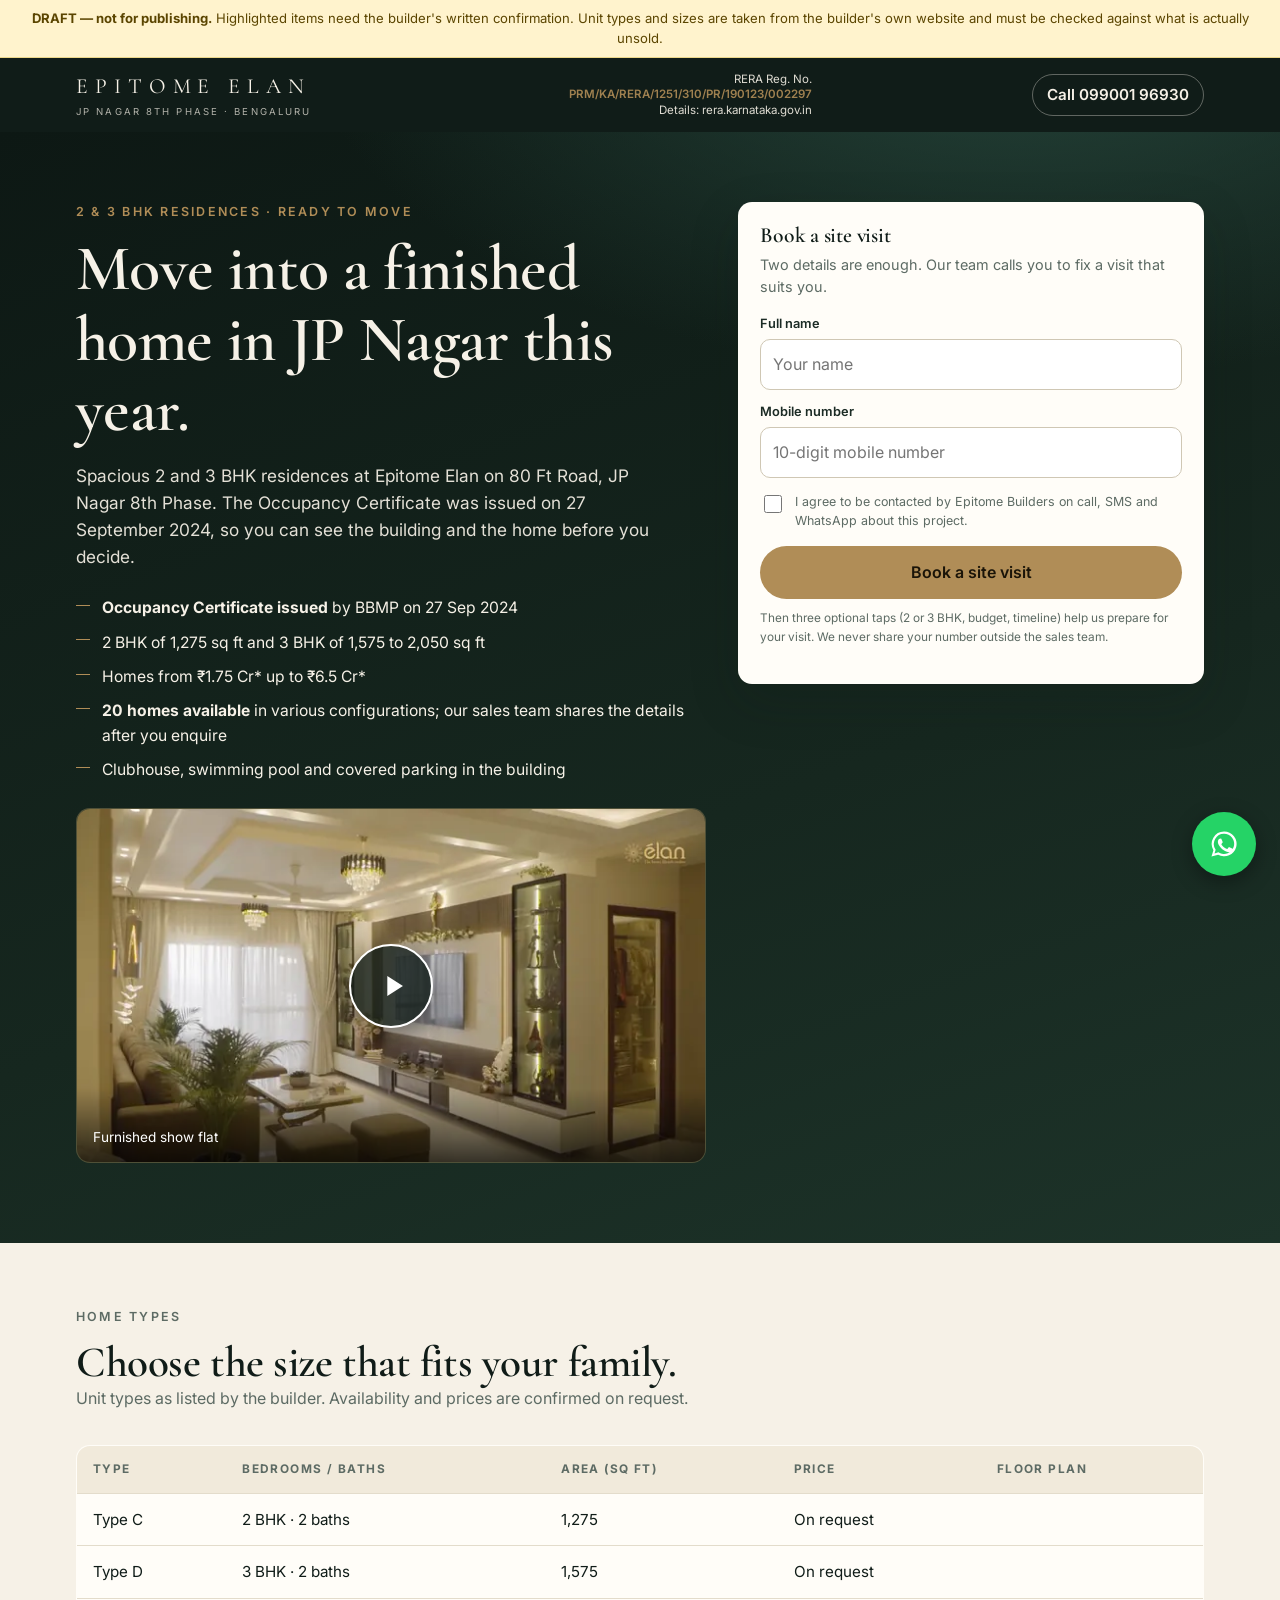
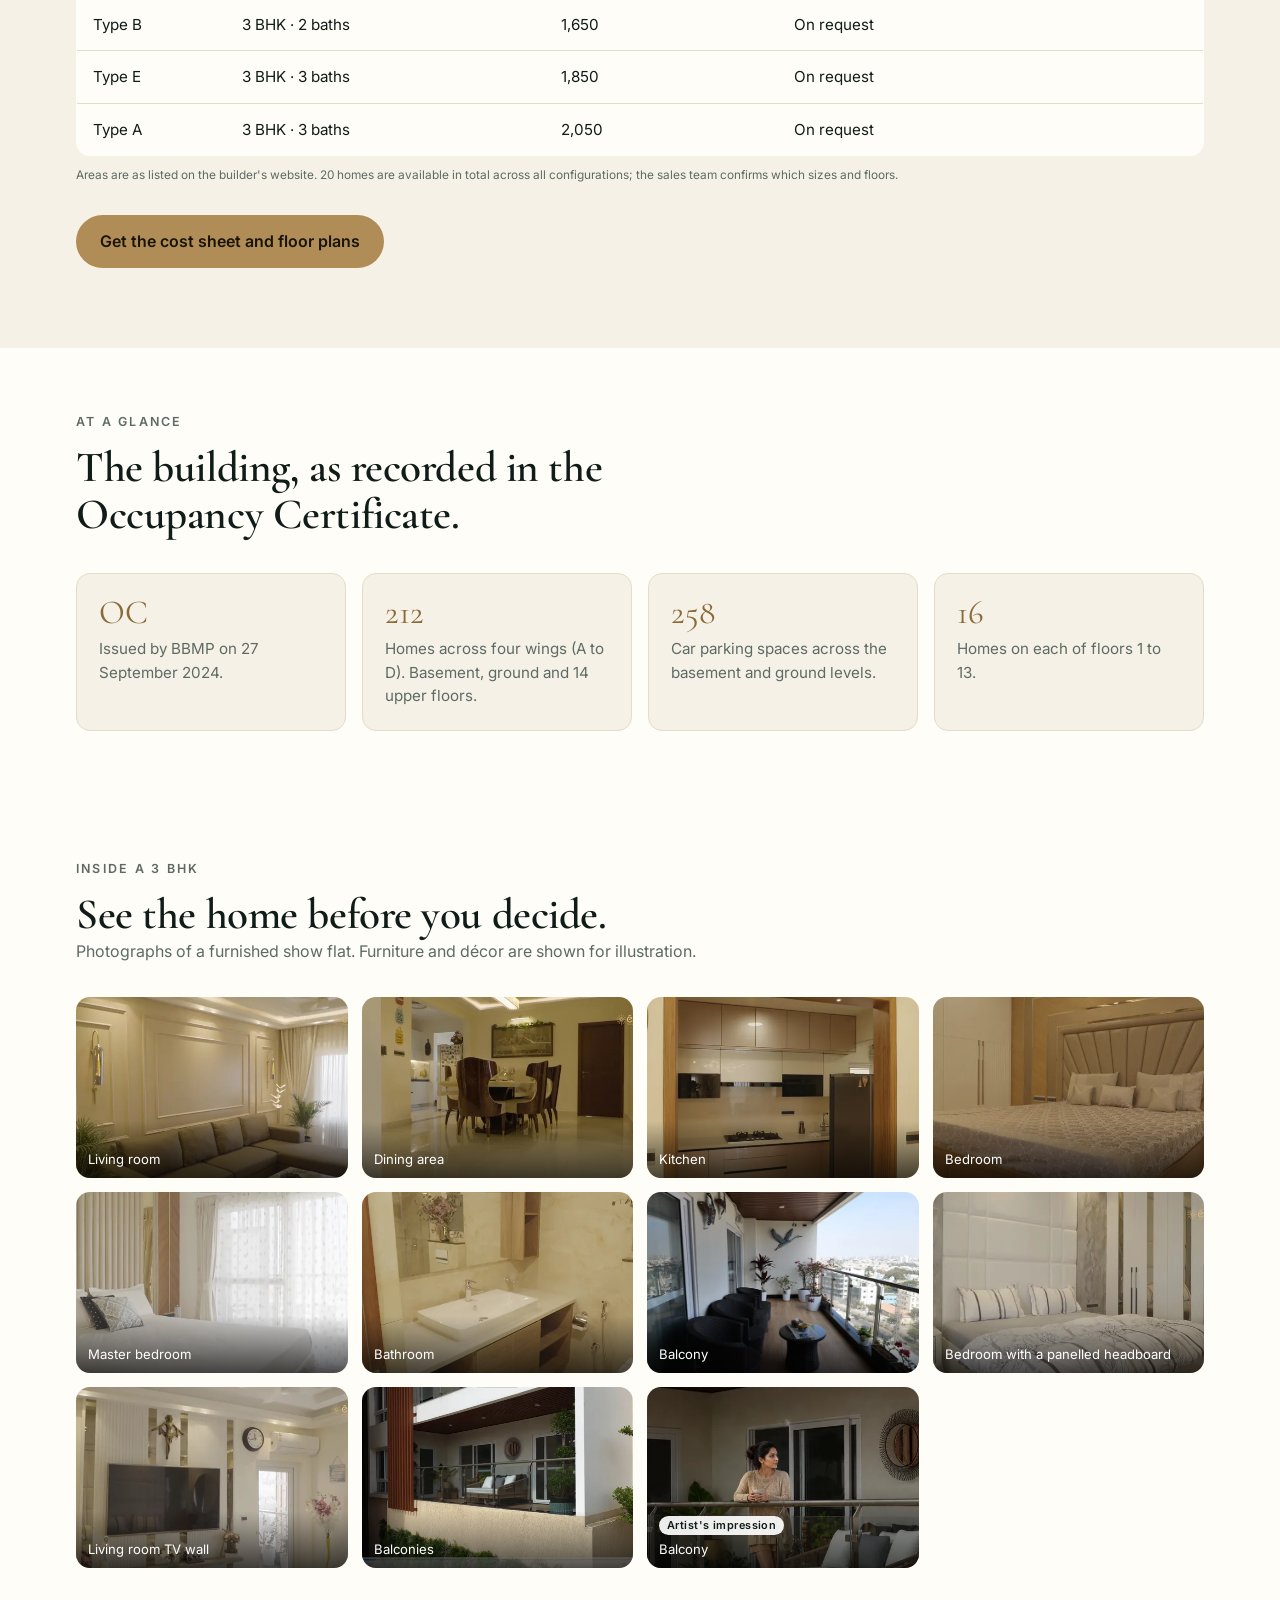
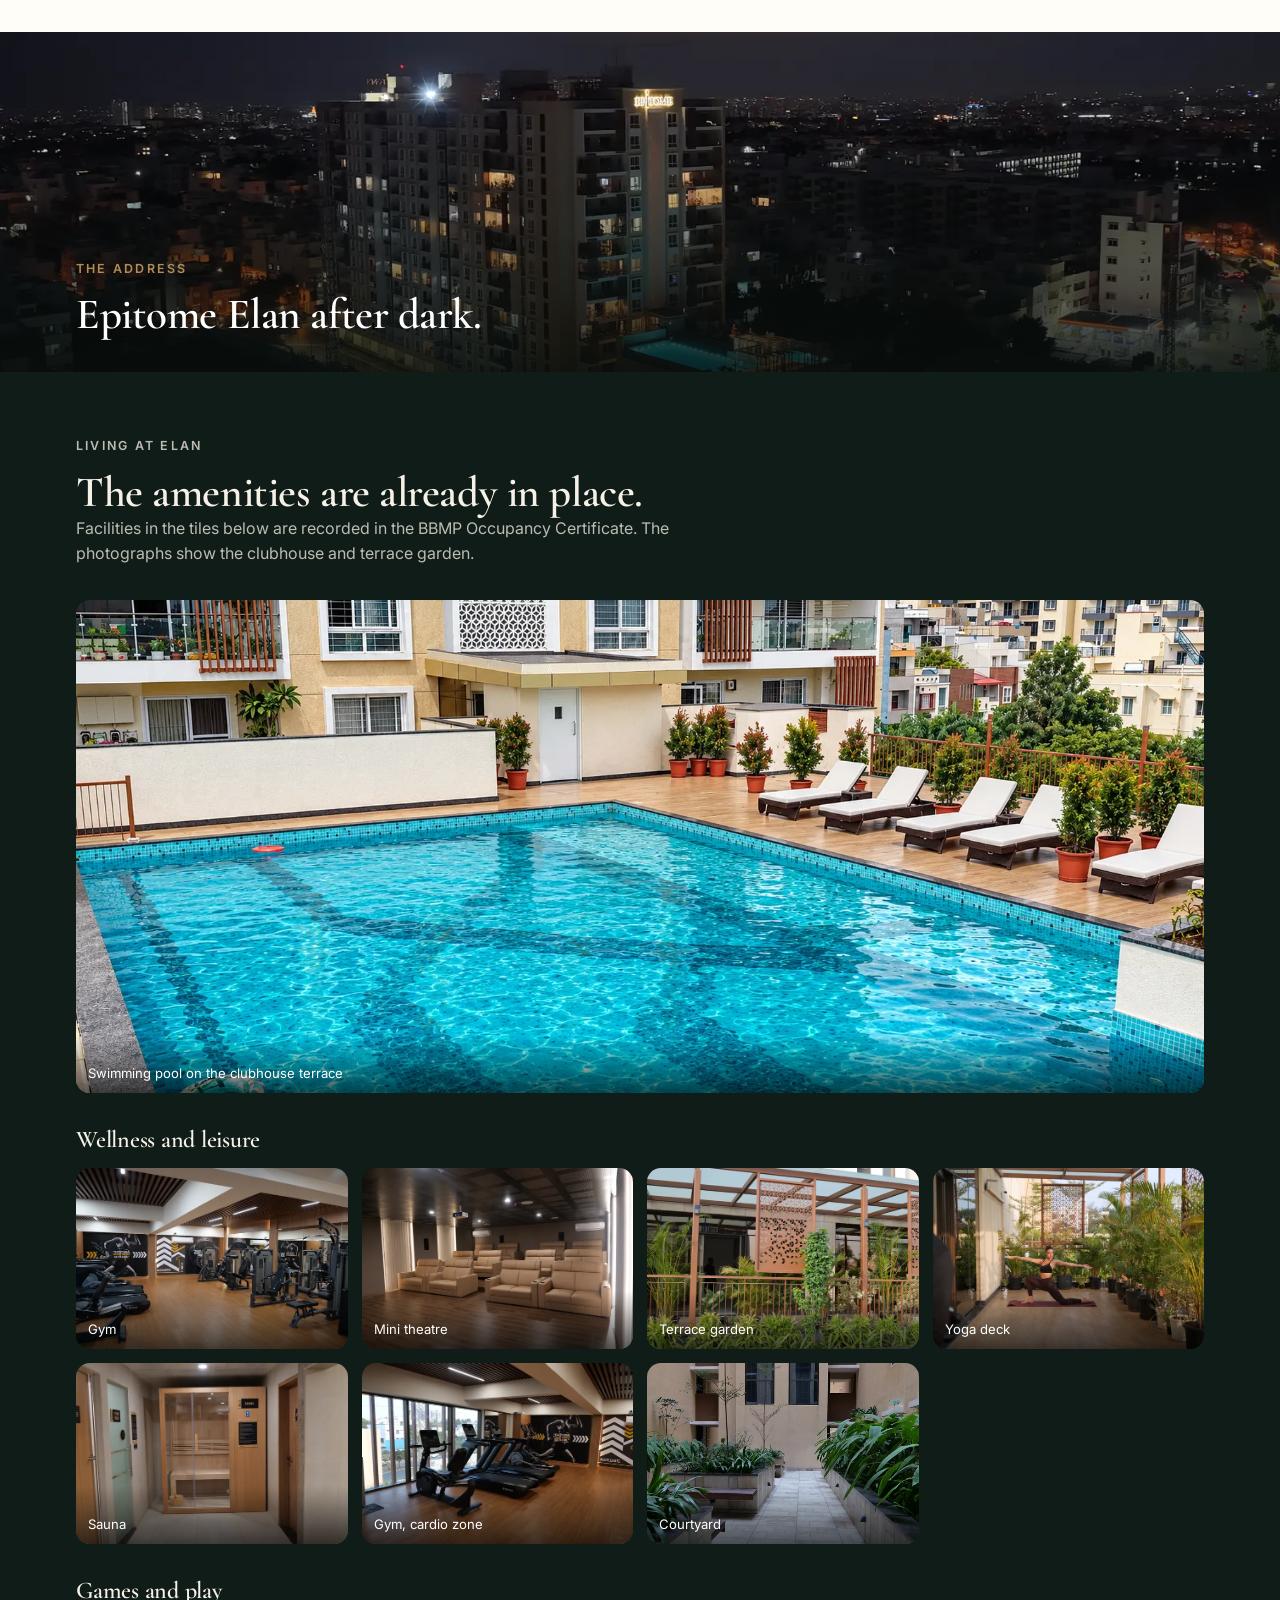
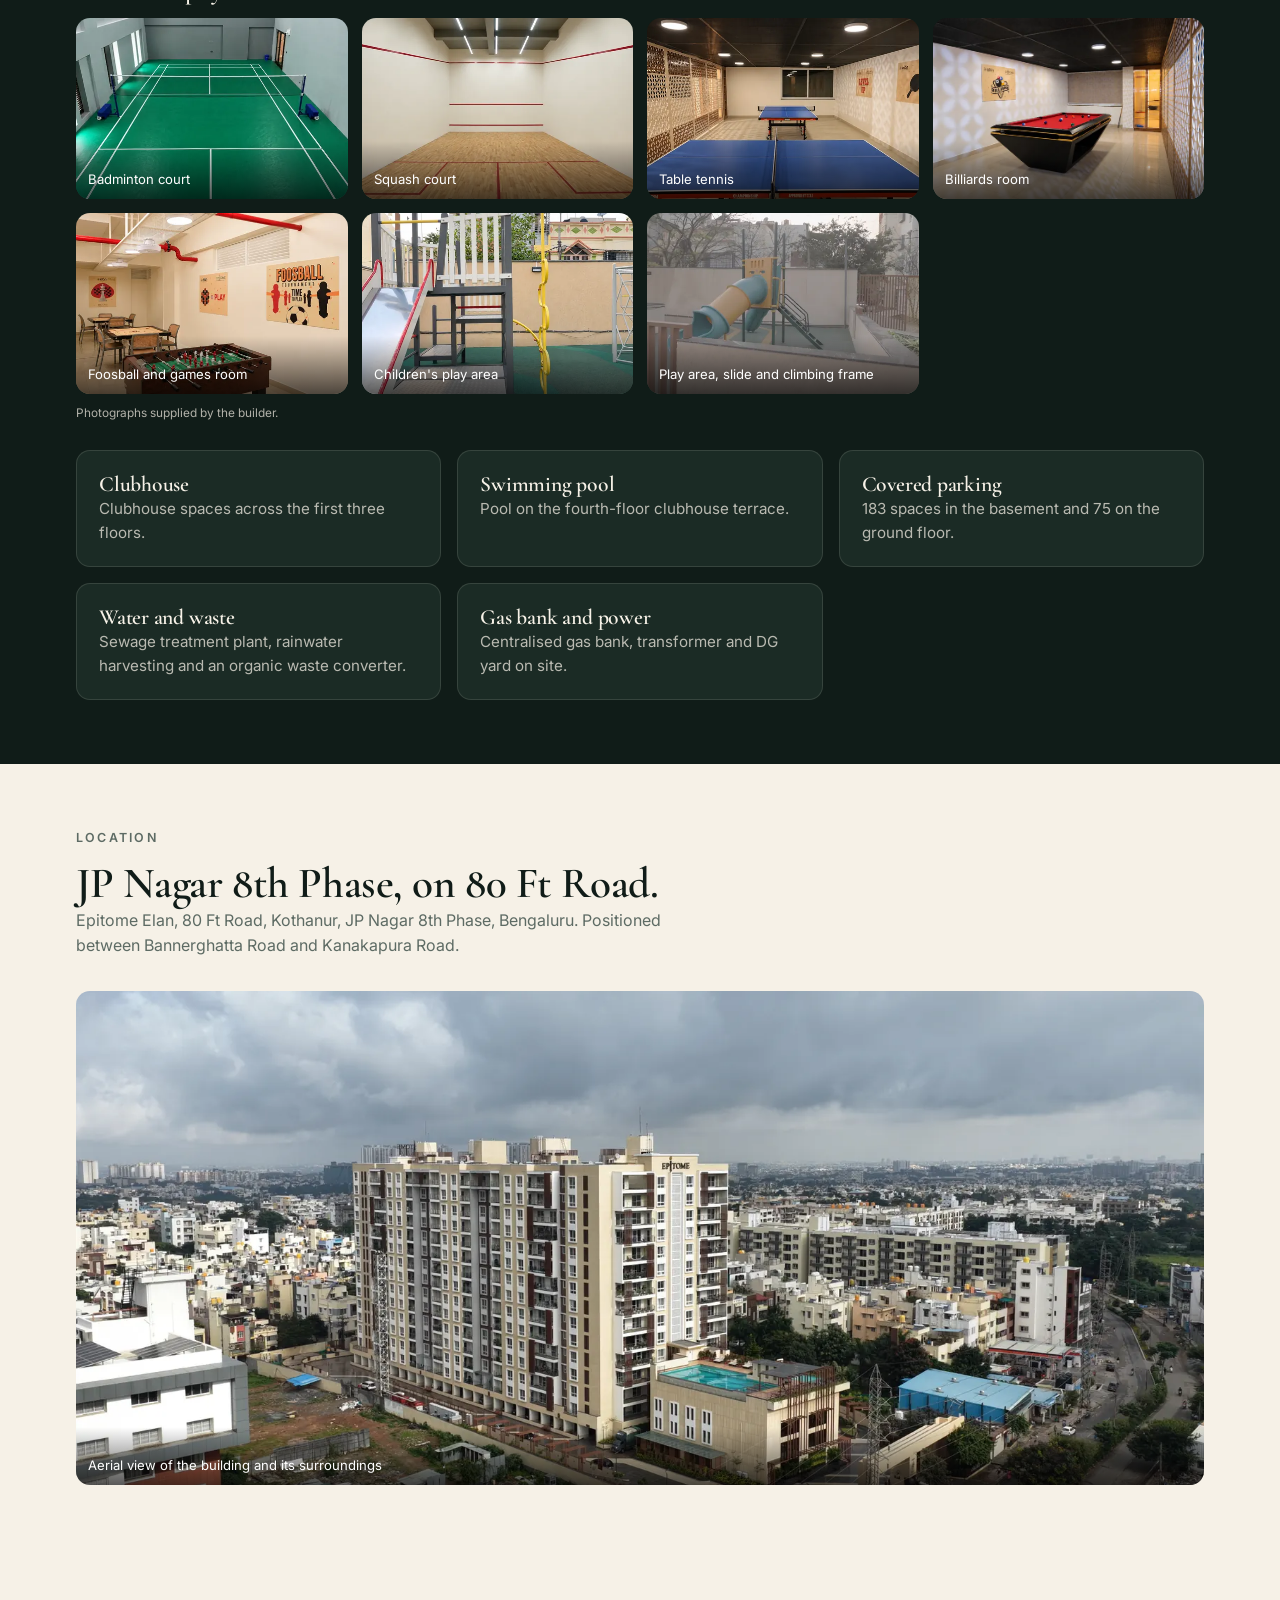
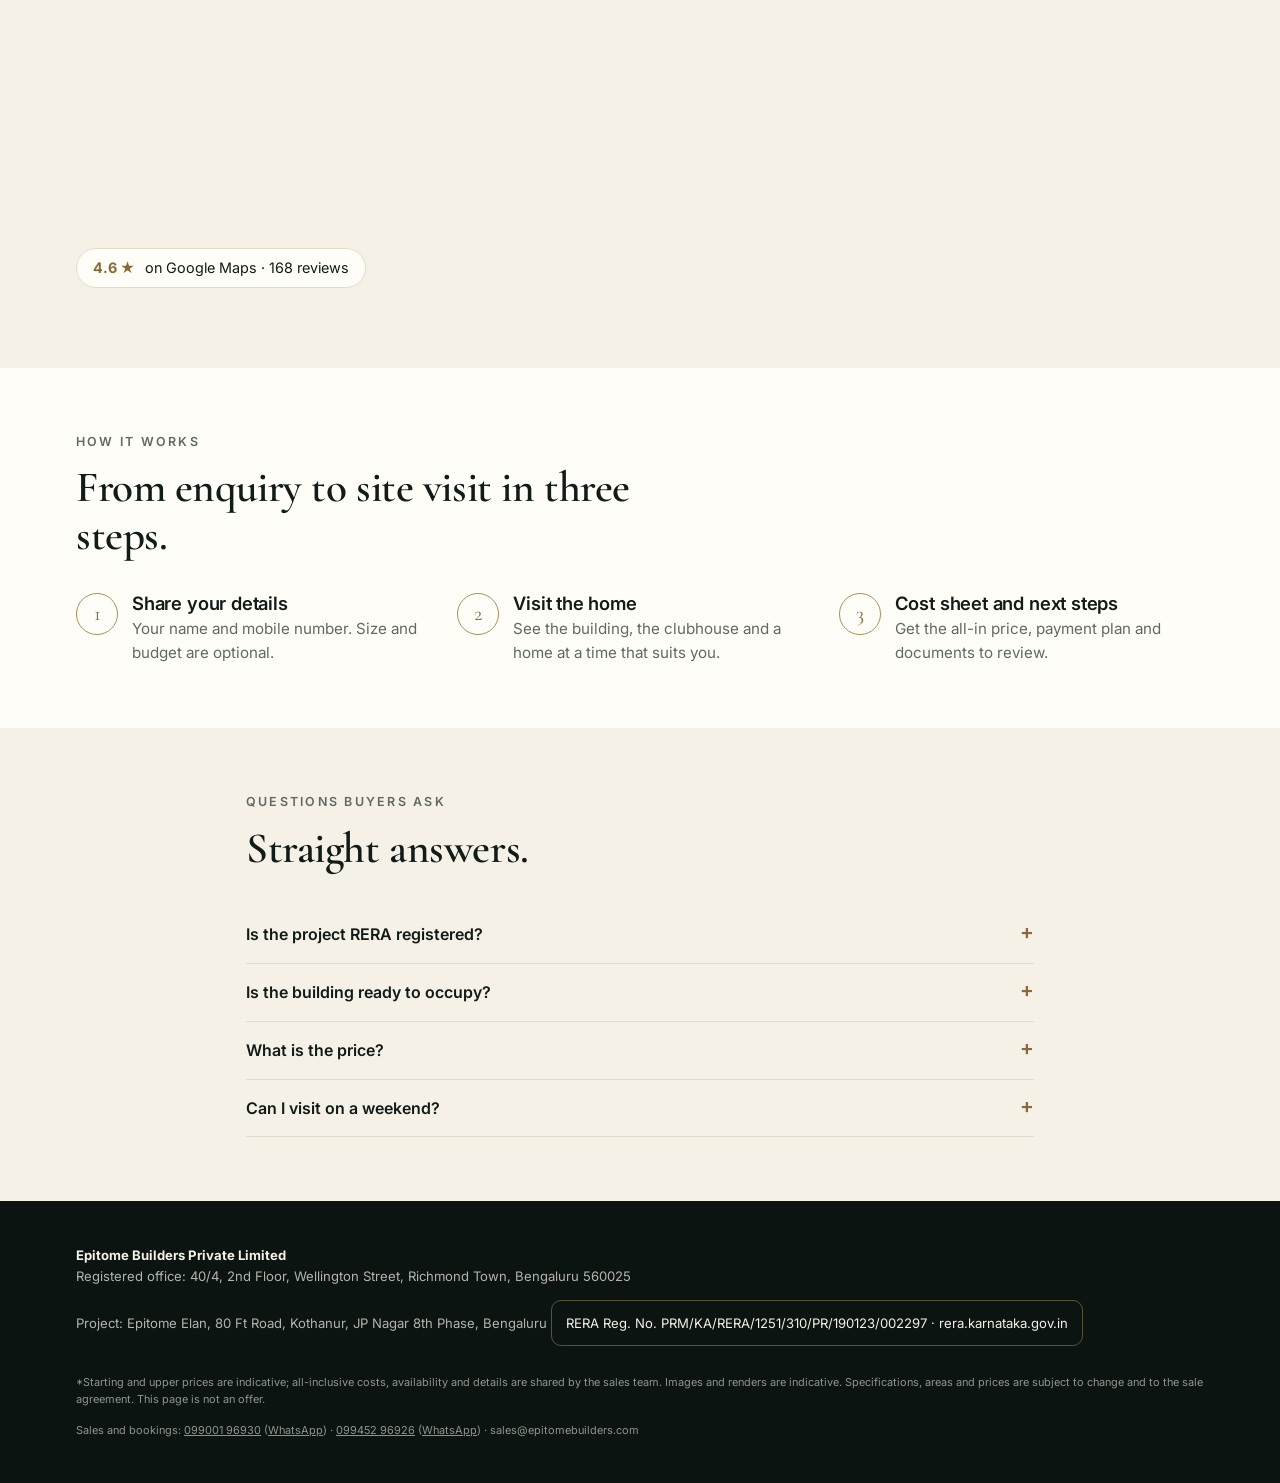
==== residences.html @ 05719c15 "Epitome Elan landing page preview" ====
<!doctype html>
<html lang="en">
<head>
<meta charset="utf-8">
<meta name="viewport" content="width=device-width, initial-scale=1">
<title>Ready-to-Move 2 &amp; 3 BHK Residences at Epitome Elan, JP Nagar 8th Phase</title>
<meta name="description" content="Ready-to-move 2 and 3 BHK residences at Epitome Elan, JP Nagar 8th Phase, Bengaluru. Occupancy Certificate issued. Book a site visit.">
<meta name="robots" content="noindex, nofollow">
<link rel="preconnect" href="https://fonts.googleapis.com">
<link rel="preconnect" href="https://fonts.gstatic.com" crossorigin>
<link href="https://fonts.googleapis.com/css2?family=Cormorant+Garamond:wght@500;600;700&family=Inter:wght@400;500;600&display=swap" rel="stylesheet">
<link rel="stylesheet" href="assets/style.css">
<link rel="preload" as="image" href="assets/img/bhk-living-1280.webp" imagesrcset="assets/img/bhk-living-640.webp 640w, assets/img/bhk-living-1280.webp 1280w" imagesizes="(min-width:980px) 560px, 100vw">
<!-- TRACKING (add at launch): Google Tag Manager container, Meta Pixel via GTM, Google Ads conversion tag via GTM. Events from assets/site.js: generate_lead, click_call, click_whatsapp -->
</head>
<body>

<div class="draft"><b>DRAFT — not for publishing.</b> Highlighted items need the builder's written confirmation. Unit types and sizes are taken from the builder&#39;s own website and must be checked against what is actually unsold.</div>

<header class="top">
  <div class="wrap">
    <a class="brand" href="#top">Epitome Elan<small>JP Nagar 8th Phase · Bengaluru</small></a>
    <div class="rera">RERA Reg. No. <b>PRM/KA/RERA/1251/310/PR/190123/002297</b><br>Details: rera.karnataka.gov.in</div>
    <a class="call" href="tel:+919900196930" data-track="click_call" data-where="header">Call 099001 96930</a>
  </div>
</header>

<main id="top">
<section class="hero on-dark">
  <div class="wrap">
    <div>
      <p class="eyebrow">2 &amp; 3 BHK residences · Ready to move</p>
      <h1>Move into a finished home in JP Nagar this year.</h1>
      <p class="lead">Spacious 2 and 3 BHK residences at Epitome Elan on 80 Ft Road, JP Nagar 8th Phase. The Occupancy Certificate was issued on 27 September 2024, so you can see the building and the home before you decide.</p>
      <ul class="facts">
        <li><b>Occupancy Certificate issued</b> by BBMP on 27 Sep 2024</li>
        <li>2 BHK of 1,275 sq ft and 3 BHK of 1,575 to 2,050 sq ft</li>
        <li>Homes from &#8377;1.75 Cr* up to &#8377;6.5 Cr*</li>
        <li><b>20 homes available</b> in various configurations; our sales team shares the details after you enquire</li>
        <li>Clubhouse, swimming pool and covered parking in the building</li>
      </ul>
      <div class="poster" data-video="assets/film/showflat.mp4">
        <img src="assets/img/bhk-living-1280.webp" srcset="assets/img/bhk-living-640.webp 640w, assets/img/bhk-living-1280.webp 1280w" sizes="(min-width:980px) 560px, 100vw" width="1280" height="720" alt="Furnished living room of a 3 BHK show flat with a sofa, a TV unit and a crystal chandelier" fetchpriority="high" decoding="async">
        <button type="button" class="play" aria-label="Play the show-flat walkthrough" data-track="click_play" data-where="hero"><svg width="26" height="26" viewBox="0 0 24 24" fill="currentColor" aria-hidden="true"><path d="M8 5v14l11-7z"/></svg></button>
        <div class="cap">Furnished show flat</div>
      </div>
    </div>

    <aside class="card" id="enquire">
      <div id="formwrap">
        <div id="step1">
          <h3>Book a site visit</h3>
          <p class="sub">Two details are enough. Our team calls you to fix a visit that suits you.</p>
          <form data-lead="residence" novalidate autocomplete="on">
            <input type="hidden" name="landing_page"><input type="hidden" name="utm_source"><input type="hidden" name="utm_medium"><input type="hidden" name="utm_campaign"><input type="hidden" name="utm_content"><input type="hidden" name="utm_term"><input type="hidden" name="gclid"><input type="hidden" name="fbclid"><input type="hidden" name="wbraid"><input type="hidden" name="gbraid">
            <div><label for="name">Full name</label><input id="name" name="name" type="text" autocomplete="name" placeholder="Your name"><div class="err"></div></div>
            <div><label for="phone">Mobile number</label><input id="phone" name="phone" type="tel" inputmode="numeric" autocomplete="tel" placeholder="10-digit mobile number"><div class="err"></div></div>
            <label class="consent"><input type="checkbox" name="consent"><span>I agree to be contacted by Epitome Builders on call, SMS and WhatsApp about this project.</span></label>
            <div class="err consent-err">Please tick the box to continue.</div>
            <button class="btn btn-brass" type="submit">Book a site visit</button>
            <p class="micro">Then three optional taps (2 or 3 BHK, budget, timeline) help us prepare for your visit. We never share your number outside the sales team.</p>
          </form>
        </div>
        <div id="step2" hidden>
          <h3>Request received</h3>
          <p class="sub">Help us prepare for your visit. Skip any time.</p>
          <div class="qgroup" data-group="config"><div class="qlabel" id="q-config">Looking for</div><div class="chips" role="group" aria-labelledby="q-config"><button type="button" class="chip" aria-pressed="false">2 BHK</button><button type="button" class="chip" aria-pressed="false">3 BHK</button><button type="button" class="chip" aria-pressed="false">Open to both</button></div></div><div class="qgroup" data-group="budget"><div class="qlabel" id="q-budget">Budget</div><div class="chips" role="group" aria-labelledby="q-budget"><button type="button" class="chip" aria-pressed="false">Below ₹1.5 Cr</button><button type="button" class="chip" aria-pressed="false">₹1.5–2 Cr</button><button type="button" class="chip" aria-pressed="false">₹2–3 Cr</button><button type="button" class="chip" aria-pressed="false">Above ₹3 Cr</button></div></div><div class="qgroup" data-group="timeline"><div class="qlabel" id="q-timeline">Planning to buy</div><div class="chips" role="group" aria-labelledby="q-timeline"><button type="button" class="chip" aria-pressed="false">Within 1 month</button><button type="button" class="chip" aria-pressed="false">1–3 months</button><button type="button" class="chip" aria-pressed="false">Just exploring</button></div></div>
          <button class="btn btn-brass" type="button" id="send2">Send details</button>
          <p class="skip"><a href="thanks.html?type=residence" data-track="skip_step2" data-where="form">Skip for now</a></p>
        </div>
      </div>
    </aside>
  </div>
</section>

<section class="s">
  <div class="wrap">
    <div class="head"><p class="eyebrow">Home types</p><h2>Choose the size that fits your family.</h2><p>Unit types as listed by the builder. Availability and prices are confirmed on request.</p></div>
    <div class="scroll-x">
      <table class="units">
        <thead><tr><th>Type</th><th>Bedrooms / baths</th><th>Area (sq ft)</th><th>Price</th><th>Floor plan</th></tr></thead>
        <tbody>
          <tr><td data-label="Type">Type C</td><td data-label="Bedrooms and baths">2 BHK · 2 baths</td><td data-label="Area (sq ft)">1,275</td><td data-label="Price">On request</td><td data-label="Floor plan"></td></tr>
          <tr><td data-label="Type">Type D</td><td data-label="Bedrooms and baths">3 BHK · 2 baths</td><td data-label="Area (sq ft)">1,575</td><td data-label="Price">On request</td><td data-label="Floor plan"></td></tr>
          <tr><td data-label="Type">Type B</td><td data-label="Bedrooms and baths">3 BHK · 2 baths</td><td data-label="Area (sq ft)">1,650</td><td data-label="Price">On request</td><td data-label="Floor plan"></td></tr>
          <tr><td data-label="Type">Type E</td><td data-label="Bedrooms and baths">3 BHK · 3 baths</td><td data-label="Area (sq ft)">1,850</td><td data-label="Price">On request</td><td data-label="Floor plan"></td></tr>
          <tr><td data-label="Type">Type A</td><td data-label="Bedrooms and baths">3 BHK · 3 baths</td><td data-label="Area (sq ft)">2,050</td><td data-label="Price">On request</td><td data-label="Floor plan"></td></tr>
        </tbody>
      </table>
    </div>
    <p class="micro">Areas are as listed on the builder's website. 20 homes are available in total across all configurations; the sales team confirms which sizes and floors.</p>
    <p style="margin-top:18px"><a class="btn btn-brass" style="width:auto" href="#enquire">Get the cost sheet and floor plans</a></p>
  </div>
</section>

<section class="s alt">
  <div class="wrap">
    <div class="head"><p class="eyebrow">At a glance</p><h2>The building, as recorded in the Occupancy Certificate.</h2></div>
    <div class="grid c4">
      <div class="tile"><div class="k">OC</div><p>Issued by BBMP on 27 September 2024.</p></div>
      <div class="tile"><div class="k">212</div><p>Homes across four wings (A to D). Basement, ground and 14 upper floors.</p></div>
      <div class="tile"><div class="k">258</div><p>Car parking spaces across the basement and ground levels.</p></div>
      <div class="tile"><div class="k">16</div><p>Homes on each of floors 1 to 13.</p></div>
    </div>
  </div>
</section>

<section class="s alt">
  <div class="wrap">
    <div class="head"><p class="eyebrow">Inside a 3 BHK</p><h2>See the home before you decide.</h2><p>Photographs of a furnished show flat. Furniture and décor are shown for illustration.</p></div>
    <div class="shots">
      <figure class="shot"><img src="assets/img/bhk-living2-1280.webp" srcset="assets/img/bhk-living2-640.webp 640w, assets/img/bhk-living2-1280.webp 1280w" sizes="(min-width:760px) 33vw, 100vw" width="1280" height="720" alt="Living room with an L-shaped sofa, panelled walls and a chandelier" loading="lazy" decoding="async"><figcaption class="c">Living room</figcaption></figure>
      <figure class="shot"><img src="assets/img/bhk-dining-1280.webp" srcset="assets/img/bhk-dining-640.webp 640w, assets/img/bhk-dining-1280.webp 1280w" sizes="(min-width:760px) 33vw, 100vw" width="1280" height="720" alt="Dining area with a six-seater table next to the kitchen" loading="lazy" decoding="async"><figcaption class="c">Dining area</figcaption></figure>
      <figure class="shot"><img src="assets/img/bhk-kitchen-1280.webp" srcset="assets/img/bhk-kitchen-640.webp 640w, assets/img/bhk-kitchen-1280.webp 1280w" sizes="(min-width:760px) 33vw, 100vw" width="1280" height="720" alt="Kitchen with tall cabinets and a hob" loading="lazy" decoding="async"><figcaption class="c">Kitchen</figcaption></figure>
      <figure class="shot"><img src="assets/img/bhk-bedroom-1280.webp" srcset="assets/img/bhk-bedroom-640.webp 640w, assets/img/bhk-bedroom-1280.webp 1280w" sizes="(min-width:760px) 33vw, 100vw" width="1280" height="720" alt="Bedroom with a panelled headboard and a bed" loading="lazy" decoding="async"><figcaption class="c">Bedroom</figcaption></figure>
      <figure class="shot"><img src="assets/img/bhk-master-1280.webp" srcset="assets/img/bhk-master-640.webp 640w, assets/img/bhk-master-1280.webp 1280w" sizes="(min-width:760px) 33vw, 100vw" width="1280" height="720" alt="Bedroom with sheer curtains and a large window" loading="lazy" decoding="async"><figcaption class="c">Master bedroom</figcaption></figure>
      <figure class="shot"><img src="assets/img/bhk-bath-1280.webp" srcset="assets/img/bhk-bath-640.webp 640w, assets/img/bhk-bath-1280.webp 1280w" sizes="(min-width:760px) 33vw, 100vw" width="1280" height="720" alt="Bathroom with a wide basin and a wall-hung toilet" loading="lazy" decoding="async"><figcaption class="c">Bathroom</figcaption></figure>
      <figure class="shot"><img src="assets/img/bhk-balcony-1280.webp" srcset="assets/img/bhk-balcony-640.webp 640w, assets/img/bhk-balcony-1280.webp 1280w" sizes="(min-width:760px) 33vw, 100vw" width="1280" height="853" alt="Balcony with outdoor seating and a view across the neighbourhood" loading="lazy" decoding="async"><figcaption class="c">Balcony</figcaption></figure>
      <figure class="shot"><img src="assets/img/bhk-bed2-1280.webp" srcset="assets/img/bhk-bed2-640.webp 640w, assets/img/bhk-bed2-1280.webp 1280w" sizes="(min-width:760px) 33vw, 100vw" width="1280" height="720" alt="Bedroom with a quilted panelled headboard, bedside tables and curtains" loading="lazy" decoding="async"><figcaption class="c">Bedroom with a panelled headboard</figcaption></figure>
      <figure class="shot"><img src="assets/img/bhk-tv-1280.webp" srcset="assets/img/bhk-tv-640.webp 640w, assets/img/bhk-tv-1280.webp 1280w" sizes="(min-width:760px) 33vw, 100vw" width="1280" height="720" alt="Living room wall with a wall-mounted TV, mirrored panels and a decorative statue" loading="lazy" decoding="async"><figcaption class="c">Living room TV wall</figcaption></figure>
      <figure class="shot"><img src="assets/img/bhk-balconies-1280.webp" srcset="assets/img/bhk-balconies-640.webp 640w, assets/img/bhk-balconies-1280.webp 1280w" sizes="(min-width:760px) 33vw, 100vw" width="1280" height="720" alt="Balconies with glass railings and timber ceilings on the building facade" loading="lazy" decoding="async"><figcaption class="c">Balconies</figcaption></figure>
      <figure class="shot"><img src="assets/img/ai-calm-720.webp" srcset="assets/img/ai-calm-480.webp 480w, assets/img/ai-calm-720.webp 720w" sizes="(min-width:760px) 33vw, 100vw" width="720" height="1279" alt="Visualisation of a person with a mug on a balcony" loading="lazy" decoding="async"><figcaption class="c"><span class="ai-tag">Artist&#39;s impression</span><br>Balcony</figcaption></figure>
    </div>
  </div>
</section>

<section class="band on-dark" aria-label="Epitome Elan at night">
  <img src="assets/img/hero-night-1600.webp" srcset="assets/img/hero-night-800.webp 800w, assets/img/hero-night-1600.webp 1600w" sizes="100vw" width="1600" height="900" alt="Aerial night view of the Epitome Elan building with the clubhouse pool lit on the podium" loading="lazy" decoding="async">
  <div class="wrap"><p class="eyebrow">The address</p><h2>Epitome Elan after dark.</h2></div>
</section>

<section class="s dark on-dark">
  <div class="wrap">
    <div class="head"><p class="eyebrow">Living at Elan</p><h2>The amenities are already in place.</h2><p>Facilities in the tiles below are recorded in the BBMP Occupancy Certificate. The photographs show the clubhouse and terrace garden.</p></div>
    <figure class="shot wide"><img src="assets/img/club-pool-1600.webp" srcset="assets/img/club-pool-800.webp 800w, assets/img/club-pool-1600.webp 1600w" sizes="(min-width:1160px) 1160px, 100vw" width="1600" height="900" alt="Swimming pool with sun loungers on the clubhouse terrace, with the building behind" loading="lazy" decoding="async"><figcaption class="c">Swimming pool on the clubhouse terrace</figcaption></figure>
    <h3 class="sub-h">Wellness and leisure</h3>
    <div class="shots">
      <figure class="shot"><img src="assets/img/club-gym-1280.webp" srcset="assets/img/club-gym-640.webp 640w, assets/img/club-gym-1280.webp 1280w" sizes="(min-width:760px) 33vw, 100vw" width="1280" height="853" alt="Gym with cardio and strength equipment, wooden flooring and large windows" loading="lazy" decoding="async"><figcaption class="c">Gym</figcaption></figure>
      <figure class="shot"><img src="assets/img/club-theatre-1280.webp" srcset="assets/img/club-theatre-640.webp 640w, assets/img/club-theatre-1280.webp 1280w" sizes="(min-width:760px) 33vw, 100vw" width="1280" height="853" alt="Mini theatre with leather recliner seating and a projection screen" loading="lazy" decoding="async"><figcaption class="c">Mini theatre</figcaption></figure>
      <figure class="shot"><img src="assets/img/club-pergola-1280.webp" srcset="assets/img/club-pergola-640.webp 640w, assets/img/club-pergola-1280.webp 1280w" sizes="(min-width:760px) 33vw, 100vw" width="1280" height="853" alt="Terrace garden with a timber pergola, a carved screen and planters" loading="lazy" decoding="async"><figcaption class="c">Terrace garden</figcaption></figure>
      <figure class="shot"><img src="assets/img/club-yoga-1280.webp" srcset="assets/img/club-yoga-640.webp 640w, assets/img/club-yoga-1280.webp 1280w" sizes="(min-width:760px) 33vw, 100vw" width="1280" height="853" alt="Yoga practice on a landscaped terrace deck surrounded by plants" loading="lazy" decoding="async"><figcaption class="c">Yoga deck</figcaption></figure>
      <figure class="shot"><img src="assets/img/club-sauna-1280.webp" srcset="assets/img/club-sauna-640.webp 640w, assets/img/club-sauna-1280.webp 1280w" sizes="(min-width:760px) 33vw, 100vw" width="1280" height="1920" alt="Sauna cabin with a glass door in a tiled wellness room" loading="lazy" decoding="async"><figcaption class="c">Sauna</figcaption></figure>
      <figure class="shot"><img src="assets/img/club-gym2-1280.webp" srcset="assets/img/club-gym2-640.webp 640w, assets/img/club-gym2-1280.webp 1280w" sizes="(min-width:760px) 33vw, 100vw" width="1280" height="853" alt="Second view of the gym with treadmills facing a window" loading="lazy" decoding="async"><figcaption class="c">Gym, cardio zone</figcaption></figure>
      <figure class="shot"><img src="assets/img/club-courtyard-1280.webp" srcset="assets/img/club-courtyard-640.webp 640w, assets/img/club-courtyard-1280.webp 1280w" sizes="(min-width:760px) 33vw, 100vw" width="1280" height="720" alt="Landscaped courtyard with planters, stone paving and seating between building wings" loading="lazy" decoding="async"><figcaption class="c">Courtyard</figcaption></figure>
    </div>
    <h3 class="sub-h">Games and play</h3>
    <div class="shots">
      <figure class="shot"><img src="assets/img/club-badminton-1280.webp" srcset="assets/img/club-badminton-640.webp 640w, assets/img/club-badminton-1280.webp 1280w" sizes="(min-width:760px) 33vw, 100vw" width="1280" height="720" alt="Indoor badminton court with a green playing surface" loading="lazy" decoding="async"><figcaption class="c">Badminton court</figcaption></figure>
      <figure class="shot"><img src="assets/img/club-squash-1280.webp" srcset="assets/img/club-squash-640.webp 640w, assets/img/club-squash-1280.webp 1280w" sizes="(min-width:760px) 33vw, 100vw" width="1280" height="720" alt="Squash court with a timber floor and red court lines" loading="lazy" decoding="async"><figcaption class="c">Squash court</figcaption></figure>
      <figure class="shot"><img src="assets/img/club-tt-1280.webp" srcset="assets/img/club-tt-640.webp 640w, assets/img/club-tt-1280.webp 1280w" sizes="(min-width:760px) 33vw, 100vw" width="1280" height="721" alt="Table tennis room with two tables and carved screen walls" loading="lazy" decoding="async"><figcaption class="c">Table tennis</figcaption></figure>
      <figure class="shot"><img src="assets/img/club-billiards-1280.webp" srcset="assets/img/club-billiards-640.webp 640w, assets/img/club-billiards-1280.webp 1280w" sizes="(min-width:760px) 33vw, 100vw" width="1280" height="853" alt="Billiards room with a red-felt table" loading="lazy" decoding="async"><figcaption class="c">Billiards room</figcaption></figure>
      <figure class="shot"><img src="assets/img/club-foosball-1280.webp" srcset="assets/img/club-foosball-640.webp 640w, assets/img/club-foosball-1280.webp 1280w" sizes="(min-width:760px) 33vw, 100vw" width="1280" height="720" alt="Games room with a foosball table and seating" loading="lazy" decoding="async"><figcaption class="c">Foosball and games room</figcaption></figure>
      <figure class="shot"><img src="assets/img/club-play-1280.webp" srcset="assets/img/club-play-640.webp 640w, assets/img/club-play-1280.webp 1280w" sizes="(min-width:760px) 33vw, 100vw" width="1280" height="720" alt="Children's play area with a slide and climbing frame" loading="lazy" decoding="async"><figcaption class="c">Children's play area</figcaption></figure>
      <figure class="shot"><img src="assets/img/club-play2-1280.webp" srcset="assets/img/club-play2-640.webp 640w, assets/img/club-play2-1280.webp 1280w" sizes="(min-width:760px) 33vw, 100vw" width="1280" height="715" alt="Children's play area with a tube slide and a climbing frame on a rubber floor" loading="lazy" decoding="async"><figcaption class="c">Play area, slide and climbing frame</figcaption></figure>
    </div>
    <p class="micro on-dark-micro">Photographs supplied by the builder.</p>
    <div class="grid c3" style="margin-top:28px">
      <div class="tile"><h3>Clubhouse</h3><p>Clubhouse spaces across the first three floors.</p></div>
      <div class="tile"><h3>Swimming pool</h3><p>Pool on the fourth-floor clubhouse terrace.</p></div>
      <div class="tile"><h3>Covered parking</h3><p>183 spaces in the basement and 75 on the ground floor.</p></div>
      <div class="tile"><h3>Water and waste</h3><p>Sewage treatment plant, rainwater harvesting and an organic waste converter.</p></div>
      <div class="tile"><h3>Gas bank and power</h3><p>Centralised gas bank, transformer and DG yard on site.</p></div>
    </div>
  </div>
</section>

<section class="s">
  <div class="wrap">
    <div class="head"><p class="eyebrow">Location</p><h2>JP Nagar 8th Phase, on 80 Ft Road.</h2><p>Epitome Elan, 80 Ft Road, Kothanur, JP Nagar 8th Phase, Bengaluru. Positioned between Bannerghatta Road and Kanakapura Road.</p></div>
    <figure class="shot wide"><img src="assets/img/building-day-1600.webp" srcset="assets/img/building-day-800.webp 800w, assets/img/building-day-1600.webp 1600w" sizes="(min-width:1160px) 1160px, 100vw" width="1600" height="900" alt="Aerial view of the Epitome Elan building and its surroundings in JP Nagar" loading="lazy" decoding="async"><figcaption class="c">Aerial view of the building and its surroundings</figcaption></figure>
    <iframe class="map" title="Map showing Epitome Elan" loading="lazy" referrerpolicy="no-referrer-when-downgrade" src="https://www.google.com/maps?q=12.8740756,77.575576&z=15&output=embed"></iframe>
    <p style="margin-top:18px"><a class="rating" href="https://maps.google.com/?cid=10866468194219732090" target="_blank" rel="noopener"><b>4.6 ★</b> on Google Maps · 168 reviews</a></p>
  </div>
</section>

<section class="s alt">
  <div class="wrap">
    <div class="head"><p class="eyebrow">How it works</p><h2>From enquiry to site visit in three steps.</h2></div>
    <ol class="steps" style="padding:0;margin:0">
      <li><h3>Share your details</h3><p>Your name and mobile number. Size and budget are optional.</p></li>
      <li><h3>Visit the home</h3><p>See the building, the clubhouse and a home at a time that suits you.</p></li>
      <li><h3>Cost sheet and next steps</h3><p>Get the all-in price, payment plan and documents to review.</p></li>
    </ol>
  </div>
</section>

<section class="s">
  <div class="wrap" style="max-width:820px">
    <div class="head"><p class="eyebrow">Questions buyers ask</p><h2>Straight answers.</h2></div>
    <details><summary>Is the project RERA registered?</summary><p>Yes. Epitome Elan is registered with K-RERA under number PRM/KA/RERA/1251/310/PR/190123/002297. You can check the registration at rera.karnataka.gov.in.</p></details>
    <details><summary>Is the building ready to occupy?</summary><p>Yes. BBMP issued the Occupancy Certificate on 27 September 2024.</p></details>
    <details><summary>What is the price?</summary><p>Homes at Epitome Elan start from &#8377;1.75 Cr* and go up to &#8377;6.5 Cr*, depending on the size and floor. Our sales team will send you the full price details for the home you choose.</p></details>
    <details><summary>Can I visit on a weekend?</summary><p>Yes. Choose a weekday evening or weekend slot in the form and the sales team will confirm.</p></details>
  </div>
</section>
</main>

<footer>
  <div class="wrap">
    <b>Epitome Builders Private Limited</b><br>
    Registered office: 40/4, 2nd Floor, Wellington Street, Richmond Town, Bengaluru 560025<br>
    Project: Epitome Elan, 80 Ft Road, Kothanur, JP Nagar 8th Phase, Bengaluru
    <div class="rera-foot">RERA Reg. No. PRM/KA/RERA/1251/310/PR/190123/002297 · rera.karnataka.gov.in</div>
    <small>*Starting and upper prices are indicative; all-inclusive costs, availability and details are shared by the sales team. Images and renders are indicative. Specifications, areas and prices are subject to change and to the sale agreement. This page is not an offer.</small>
    <small>Sales and bookings: <a href="tel:+919900196930">099001 96930</a> (<a href="https://wa.me/919900196930">WhatsApp</a>) · <a href="tel:+919945296926">099452 96926</a> (<a href="https://wa.me/919945296926">WhatsApp</a>) · sales@epitomebuilders.com</small>
  </div>
</footer>

<a class="wa-fab" href="https://wa.me/919900196930?text=Hi%2C%20I%27m%20interested%20in%20a%202%2F3%20BHK%20at%20Epitome%20Elan.%20I%27d%20like%20to%20book%20a%20visit." target="_blank" rel="noopener" data-track="click_whatsapp" data-where="floating" aria-label="Chat on WhatsApp to book"><svg width="30" height="30" viewBox="0 0 24 24" fill="currentColor" aria-hidden="true"><path d="M12.04 2a9.9 9.9 0 0 0-8.5 14.9L2 22l5.27-1.5A9.9 9.9 0 1 0 12.04 2zm0 1.8a8.1 8.1 0 1 1-4.2 15.04l-.3-.18-3.13.89.9-3.05-.2-.32A8.1 8.1 0 0 1 12.04 3.8zm-3.2 3.9c-.2 0-.5.07-.75.35-.26.28-1 1-1 2.4s1.03 2.8 1.17 3c.15.2 2.02 3.2 5 4.4 2.5.98 3 .8 3.5.74.55-.05 1.7-.7 1.95-1.37.24-.68.24-1.26.17-1.38-.07-.12-.27-.2-.57-.35s-1.7-.84-1.97-.93c-.27-.1-.47-.15-.67.15-.2.3-.77.93-.94 1.12-.17.2-.35.22-.65.07-.3-.15-1.26-.46-2.4-1.48-.9-.8-1.5-1.77-1.67-2.07-.17-.3-.02-.46.13-.6.13-.14.3-.35.45-.52.15-.18.2-.3.3-.5.1-.2.05-.37-.02-.52-.08-.15-.67-1.62-.92-2.2-.24-.58-.5-.5-.67-.5z"/></svg></a>

<nav class="bar" aria-label="Quick actions">
  <a href="tel:+919900196930" data-track="click_call" data-where="sticky_bar">Call</a>
  <a href="https://wa.me/919900196930?text=Hi%2C%20I%27m%20interested%20in%20a%202%2F3%20BHK%20at%20Epitome%20Elan.%20I%27d%20like%20to%20book%20a%20visit." data-track="click_whatsapp" data-where="sticky_bar">WhatsApp</a>
  <a class="primary" href="#enquire">Book a visit</a>
</nav>

<script src="assets/site.js"></script>
</body>
</html>
---- assets/style.css ----
/* Epitome Elan landing pages — shared styles (DRAFT) */
:root {
  --ink: #101c18;
  --ink-2: #1b2b25;
  --ivory: #f6f1e7;
  --paper: #fffdf8;
  --brass: #b08d57;
  --brass-dark: #8a6a38;
  --muted: #5d6b64;
  --line: #e3dccb;
  --ok: #2f6b4f;
  --radius: 14px;
  --shadow: 0 18px 50px rgba(16, 28, 24, 0.18);
  --gutter: 16px;
}
* { box-sizing: border-box; }
html { scroll-behavior: smooth; }
body {
  margin: 0;
  background: var(--ivory);
  color: var(--ink);
  font-family: "Inter", system-ui, -apple-system, "Segoe UI", Roboto, sans-serif;
  line-height: 1.55;
  -webkit-text-size-adjust: 100%;
}
h1, h2, h3 { font-family: "Cormorant Garamond", Georgia, "Times New Roman", serif; font-weight: 600; line-height: 1.1; margin: 0; letter-spacing: -0.01em; }
h1 { font-size: clamp(2.3rem, 6vw, 4rem); }
h2 { font-size: clamp(1.8rem, 4vw, 2.7rem); }
h3 { font-size: 1.35rem; }
p { margin: 0 0 1rem; }
a { color: inherit; }
img { max-width: 100%; display: block; }
.wrap { width: 100%; max-width: 1160px; margin: 0 auto; padding: 0 var(--gutter); }
.eyebrow { font-size: 0.78rem; letter-spacing: 0.18em; text-transform: uppercase; color: var(--brass-dark); font-weight: 600; margin-bottom: 0.8rem; }
.on-dark .eyebrow { color: var(--brass); }

/* draft banner */
.draft { background: #fff3cd; color: #5b4500; font-size: 0.82rem; padding: 8px var(--gutter); text-align: center; border-bottom: 1px solid #ecd78a; }
.tbc { background: rgba(176, 141, 87, 0.2); border-bottom: 1px dashed var(--brass-dark); padding: 0 4px; border-radius: 3px; overflow-wrap: anywhere; -webkit-box-decoration-break: clone; box-decoration-break: clone; }

/* header */
.top { background: var(--ink); color: var(--ivory); }
.top .wrap { display: flex; flex-wrap: wrap; align-items: center; justify-content: space-between; gap: 6px 12px; padding-top: 12px; padding-bottom: 12px; }
.brand { font-family: "Cormorant Garamond", Georgia, serif; font-size: 1.2rem; letter-spacing: 0.22em; text-transform: uppercase; text-decoration: none; white-space: nowrap; }
.brand small { display: block; font-family: "Inter", sans-serif; font-size: 0.6rem; letter-spacing: 0.22em; opacity: 0.7; margin-top: 2px; }
.rera { order: 3; flex: 1 1 100%; text-align: left; font-size: 0.68rem; line-height: 1.35; opacity: 0.9; overflow-wrap: anywhere; border-top: 1px solid rgba(246, 241, 231, 0.12); padding-top: 6px; }
.rera b { color: var(--brass); font-weight: 600; }
.call { display: none; color: var(--ivory); text-decoration: none; font-weight: 600; font-size: 0.95rem; border: 1px solid rgba(246, 241, 231, 0.35); padding: 8px 14px; border-radius: 999px; }

/* hero */
.hero { position: relative; background: radial-gradient(1200px 600px at 80% -10%, #25443a 0%, transparent 60%), linear-gradient(160deg, #0d1814 0%, #16271f 60%, #1d3329 100%); color: var(--ivory); }
.hero .wrap { display: grid; gap: 32px; padding-top: 44px; padding-bottom: 56px; }
.hero p.lead { font-size: 1.08rem; max-width: 34em; opacity: 0.92; margin-top: 18px; }
.hero ul.facts { list-style: none; padding: 0; margin: 26px 0 0; display: grid; gap: 10px; }
.hero ul.facts li { padding-left: 26px; position: relative; font-size: 0.98rem; }
.hero ul.facts li::before { content: ""; position: absolute; left: 0; top: 0.55em; width: 14px; height: 1px; background: var(--brass); }
.ph { position: relative; border-radius: var(--radius); background: repeating-linear-gradient(135deg, rgba(176, 141, 87, 0.1) 0 12px, rgba(176, 141, 87, 0.04) 12px 24px), #1c2f27; border: 1px dashed rgba(176, 141, 87, 0.55); min-height: 220px; display: grid; place-items: center; text-align: center; padding: 18px; color: rgba(246, 241, 231, 0.75); font-size: 0.85rem; }
.ph.light { background: repeating-linear-gradient(135deg, rgba(176, 141, 87, 0.12) 0 12px, rgba(176, 141, 87, 0.05) 12px 24px), #efe8d8; color: var(--muted); border-color: var(--brass); }
.ph strong { display: block; color: var(--brass); font-size: 0.72rem; letter-spacing: 0.16em; text-transform: uppercase; margin-bottom: 6px; }
.ph.light strong { color: var(--brass-dark); }
.hero .ph { min-height: 260px; margin-top: 26px; }

/* form card */
.card { background: var(--paper); color: var(--ink); border-radius: var(--radius); box-shadow: var(--shadow); padding: 22px; }
.card h3 { margin-bottom: 6px; }
.card .sub { color: var(--muted); font-size: 0.9rem; margin-bottom: 16px; }
label { display: block; font-size: 0.8rem; font-weight: 600; margin: 12px 0 5px; color: var(--ink-2); }
input[type=text], input[type=tel], select { width: 100%; font: inherit; font-size: 1rem; padding: 12px 12px; border: 1px solid #cfc7b4; border-radius: 10px; background: #fff; color: var(--ink); min-height: 46px; }
input:focus, select:focus { outline: 2px solid var(--brass); outline-offset: 1px; border-color: var(--brass); }
.row2 { display: grid; gap: 0 12px; }
.consent { display: flex; gap: 10px; align-items: flex-start; margin: 14px 0 4px; font-size: 0.78rem; color: var(--muted); font-weight: 400; }
.consent input { margin-top: 3px; width: 18px; height: 18px; flex: none; }
.btn { display: inline-flex; align-items: center; justify-content: center; gap: 8px; font: inherit; font-weight: 600; font-size: 1rem; border: 0; border-radius: 999px; padding: 14px 24px; cursor: pointer; text-decoration: none; min-height: 48px; }
.btn-brass { background: var(--brass); color: #1a1408; width: 100%; margin-top: 12px; }
.btn-brass:hover { background: #c29c63; }
.btn-ghost { border: 1px solid rgba(246, 241, 231, 0.4); color: var(--ivory); }
.btn-wa { background: #1f7a4d; color: #fff; }
.err { color: #a33; font-size: 0.8rem; margin-top: 4px; display: none; }
.micro { font-size: 0.74rem; color: var(--muted); margin-top: 10px; }
.sent { display: none; text-align: center; padding: 12px 0; }
.sent h3 { margin-bottom: 8px; }

/* sections */
section.s { padding: 64px 0; }
section.alt { background: var(--paper); }
section.dark { background: var(--ink); color: var(--ivory); }
.head { max-width: 40em; margin-bottom: 34px; }
.head p { color: var(--muted); }
.dark .head p { color: rgba(246, 241, 231, 0.75); }
.grid { display: grid; gap: 16px; }
.tile { background: var(--paper); border: 1px solid var(--line); border-radius: var(--radius); padding: 22px; }
.alt .tile { background: var(--ivory); }
.tile .k { font-family: "Cormorant Garamond", Georgia, serif; font-size: 2.1rem; color: var(--brass-dark); line-height: 1; margin-bottom: 8px; }
.tile p { color: var(--muted); font-size: 0.95rem; margin: 0; }
.dark .tile { background: var(--ink-2); border-color: rgba(246, 241, 231, 0.12); }
.dark .tile p { color: rgba(246, 241, 231, 0.72); }
.dark .tile .k { color: var(--brass); }

table.units { width: 100%; border-collapse: collapse; font-size: 0.95rem; background: var(--paper); border-radius: var(--radius); overflow: hidden; border: 1px solid var(--line); }
table.units th, table.units td { text-align: left; padding: 14px 16px; border-bottom: 1px solid var(--line); }
table.units th { font-size: 0.74rem; letter-spacing: 0.12em; text-transform: uppercase; color: var(--muted); background: #f1eadb; }
table.units tr:last-child td { border-bottom: 0; }
.scroll-x { overflow-x: auto; }

.steps { counter-reset: step; display: grid; gap: 16px; }
.steps li { list-style: none; counter-increment: step; position: relative; padding-left: 56px; }
.steps li::before { content: counter(step); position: absolute; left: 0; top: 0; width: 40px; height: 40px; border-radius: 50%; border: 1px solid var(--brass); display: grid; place-items: center; font-family: "Cormorant Garamond", serif; font-size: 1.3rem; color: var(--brass-dark); }
.steps h3 { font-size: 1.15rem; margin-bottom: 4px; font-family: "Inter", sans-serif; font-weight: 600; }
.steps p { color: var(--muted); font-size: 0.95rem; margin: 0; }
ul.plain { list-style: none; padding: 0; margin: 0; }

details { border-bottom: 1px solid var(--line); padding: 16px 0; }
details summary { cursor: pointer; font-weight: 600; list-style: none; display: flex; justify-content: space-between; gap: 16px; }
details summary::after { content: "+"; color: var(--brass-dark); font-size: 1.3rem; line-height: 1; }
details[open] summary::after { content: "–"; }
details p { color: var(--muted); margin: 10px 0 0; font-size: 0.95rem; }

.map { width: 100%; height: 320px; border: 0; border-radius: var(--radius); filter: saturate(0.85); }
.rating { display: inline-flex; gap: 10px; align-items: center; border: 1px solid var(--line); background: var(--paper); border-radius: 999px; padding: 8px 16px; font-size: 0.9rem; text-decoration: none; }
.rating b { color: var(--brass-dark); }

footer { background: #0b1411; color: rgba(246, 241, 231, 0.72); padding: 44px 0 110px; font-size: 0.82rem; }
footer b { color: var(--ivory); }
footer .rera-foot { border: 1px solid rgba(176, 141, 87, 0.5); border-radius: 10px; padding: 12px 14px; display: inline-block; margin: 14px 0; color: var(--ivory); }
footer small { display: block; margin-top: 14px; opacity: 0.8; }

/* mobile sticky action bar */
.bar { position: fixed; left: 0; right: 0; bottom: 0; z-index: 20; display: grid; grid-template-columns: 1fr 1fr 1.3fr; gap: 8px; padding: 10px var(--gutter) calc(10px + env(safe-area-inset-bottom)); background: rgba(16, 28, 24, 0.96); backdrop-filter: blur(6px); }
.bar a { text-align: center; text-decoration: none; font-weight: 600; font-size: 0.92rem; padding: 12px 6px; border-radius: 999px; color: var(--ivory); border: 1px solid rgba(246, 241, 231, 0.3); min-height: 46px; display: grid; place-items: center; }
.bar a.primary { background: var(--brass); color: #1a1408; border-color: var(--brass); }

@media (min-width: 760px) {
  .grid.c2 { grid-template-columns: repeat(2, 1fr); }
  .grid.c3 { grid-template-columns: repeat(3, 1fr); }
  .grid.c4 { grid-template-columns: repeat(4, 1fr); }
  .row2 { grid-template-columns: 1fr 1fr; }
  .call { display: inline-block; }
  .steps { grid-template-columns: repeat(3, 1fr); }
  .brand { font-size: 1.35rem; letter-spacing: 0.32em; }
  .rera { order: 0; flex: 0 1 auto; text-align: right; font-size: 0.72rem; max-width: 280px; border-top: 0; padding-top: 0; }
}
@media (min-width: 980px) {
  .hero .wrap { grid-template-columns: 1.15fr 0.85fr; align-items: start; padding-top: 70px; padding-bottom: 80px; }
  .card { position: sticky; top: 24px; }
  .bar { display: none; }
  footer { padding-bottom: 44px; }
}
@media (prefers-reduced-motion: reduce) { html { scroll-behavior: auto; } }

/* two-step form + poster */
[hidden] { display: none !important; }
.qgroup { margin: 14px 0 0; }
.qlabel { font-size: 0.8rem; font-weight: 600; margin-bottom: 8px; color: var(--ink-2); }
.chips { display: flex; flex-wrap: wrap; gap: 8px; }
.chip { font: inherit; font-size: 0.9rem; padding: 10px 14px; min-height: 44px; border-radius: 999px; border: 1px solid #cfc7b4; background: #fff; color: var(--ink); cursor: pointer; }
.chip[aria-pressed="true"] { background: var(--ink); color: var(--ivory); border-color: var(--ink); }
.chip:focus-visible { outline: 2px solid var(--brass); outline-offset: 2px; }
.skip { text-align: center; margin: 8px 0 0; }
.skip a { color: var(--muted); font-size: 0.9rem; display: inline-block; padding: 10px 8px; }
.poster { position: relative; aspect-ratio: 16 / 9; margin-top: 26px; border-radius: var(--radius); background: #1c2f27; border: 1px dashed rgba(176, 141, 87, 0.6); display: flex; align-items: center; justify-content: center; flex-direction: column; gap: 14px; text-align: center; padding: 18px; color: rgba(246, 241, 231, 0.85); font-size: 0.85rem; overflow: hidden; }
.poster p { margin: 0; max-width: 30em; }
.poster strong { display: block; color: var(--brass); font-size: 0.72rem; letter-spacing: 0.16em; text-transform: uppercase; margin-bottom: 6px; }
.play { width: 72px; height: 72px; border-radius: 50%; background: rgba(246, 241, 231, 0.14); border: 1px solid rgba(246, 241, 231, 0.6); color: var(--ivory); display: grid; place-items: center; cursor: pointer; }
.play:hover { background: rgba(246, 241, 231, 0.24); }
.play:focus-visible { outline: 2px solid var(--brass); outline-offset: 3px; }

/* home-types table becomes tappable cards on phones */
@media (max-width: 759px) {
  .scroll-x { overflow: visible; }
  table.units, table.units tbody, table.units tr, table.units td { display: block; width: 100%; }
  table.units { border: 0; background: transparent; }
  table.units thead { display: none; }
  table.units tr { background: var(--paper); border: 1px solid var(--line); border-radius: var(--radius); margin-bottom: 10px; padding: 6px 4px; }
  table.units td { border: 0; padding: 8px 14px; display: flex; justify-content: space-between; gap: 16px; }
  table.units td::before { content: attr(data-label); color: var(--muted); font-size: 0.8rem; }
  table.units td:first-child { font-weight: 600; font-size: 1.05rem; justify-content: flex-start; padding-top: 12px; }
  table.units td:first-child::before { content: none; }
}

/* photography */
.poster { padding: 0; border-style: solid; border-color: rgba(176, 141, 87, 0.35); }
.poster img { position: absolute; inset: 0; width: 100%; height: 100%; object-fit: cover; }
.poster .cap { position: absolute; left: 0; right: 0; bottom: 0; padding: 38px 16px 14px; background: linear-gradient(transparent, rgba(0, 0, 0, 0.7)); color: #fff; font-size: 0.85rem; text-align: left; z-index: 1; }
.poster .play { position: relative; z-index: 2; }
.play[hidden] { display: none; }
.carousel { display: flex; gap: 14px; overflow-x: auto; scroll-snap-type: x mandatory; -webkit-overflow-scrolling: touch; padding: 4px 4px 18px; margin: 0 -4px 6px; }
.carousel:focus-visible { outline: 2px solid var(--brass); outline-offset: 2px; }
.carousel figure { flex: 0 0 min(250px, 68vw); margin: 0; scroll-snap-align: start; border-radius: 14px; overflow: hidden; position: relative; background: #e9e1cf; aspect-ratio: 9 / 16; }
.carousel img, .shot img { width: 100%; height: 100%; object-fit: cover; display: block; }
figcaption.c { position: absolute; left: 0; right: 0; bottom: 0; padding: 30px 12px 10px; background: linear-gradient(transparent, rgba(0, 0, 0, 0.65)); color: #fff; font-size: 0.82rem; line-height: 1.35; }
.shots { display: grid; gap: 14px; grid-template-columns: repeat(auto-fit, minmax(260px, 1fr)); }
.shot { margin: 0; position: relative; border-radius: 14px; overflow: hidden; aspect-ratio: 3 / 2; background: #e9e1cf; }
.shot.wide { aspect-ratio: 16 / 7; margin-bottom: 18px; }
.on-dark-micro { color: rgba(246, 241, 231, 0.7); }
.band { position: relative; min-height: 340px; display: flex; align-items: flex-end; color: #fff; background: #0b1411; overflow: hidden; }
.band img { position: absolute; inset: 0; width: 100%; height: 100%; object-fit: cover; }
.band::after { content: ""; position: absolute; inset: 0; background: linear-gradient(transparent 25%, rgba(8, 14, 12, 0.88)); }
.band .wrap { position: relative; z-index: 1; padding-bottom: 34px; padding-top: 40px; }
.band h2 { color: #fff; }
@media (max-width: 759px) { .shot.wide { aspect-ratio: 4 / 3; } }

/* film modal (vertical reel on phones) */
.vmodal { position: fixed; inset: 0; z-index: 50; background: rgba(0, 0, 0, 0.88); display: grid; place-items: center; padding: 16px; }
.vmodal video { max-height: 92vh; max-width: 100%; border-radius: 12px; background: #000; }
.vclose { position: absolute; top: 14px; right: 14px; width: 48px; height: 48px; border-radius: 50%; border: 1px solid rgba(255, 255, 255, 0.5); background: rgba(0, 0, 0, 0.5); color: #fff; font-size: 1.6rem; line-height: 1; cursor: pointer; }

/* illustrations + club sub-headings */
.ai-tag { display: inline-block; background: rgba(255, 255, 255, 0.92); color: #101c18; font-size: 0.68rem; font-weight: 600; letter-spacing: 0.04em; padding: 2px 8px; border-radius: 999px; margin-bottom: 6px; }
.sub-h { font-family: "Cormorant Garamond", Georgia, serif; font-weight: 600; font-size: 1.5rem; margin: 34px 0 14px; color: #f6f1e7; }

/* film poster: whole card clickable, clear play button, hover preview */
.poster.clickable { cursor: pointer; }
.poster .play { width: 84px; height: 84px; background: rgba(16, 28, 24, 0.78); border: 2px solid #fff; color: #fff; box-shadow: 0 6px 24px rgba(0, 0, 0, 0.45); transition: transform 0.2s, background 0.2s; }
.poster .play svg { width: 34px; height: 34px; margin-left: 4px; }
.poster.clickable:hover .play { transform: scale(1.08); background: rgba(16, 28, 24, 0.92); }
.poster .pvideo { position: absolute; inset: 0; width: 100%; height: 100%; object-fit: cover; background: #000; pointer-events: none; }
.poster .play, .poster .cap { z-index: 2; }

/* floating WhatsApp button */
.wa-fab { position: fixed; right: 16px; bottom: calc(86px + env(safe-area-inset-bottom)); z-index: 25; width: 58px; height: 58px; border-radius: 50%; background: #25d366; color: #fff; display: grid; place-items: center; box-shadow: 0 6px 20px rgba(0, 0, 0, 0.35); transition: transform 0.2s; }
.wa-fab:hover { transform: scale(1.08); }
.wa-fab:focus-visible { outline: 3px solid #fff; outline-offset: 3px; }
@media (min-width: 760px) { .wa-fab { bottom: 24px; right: 24px; width: 64px; height: 64px; } }
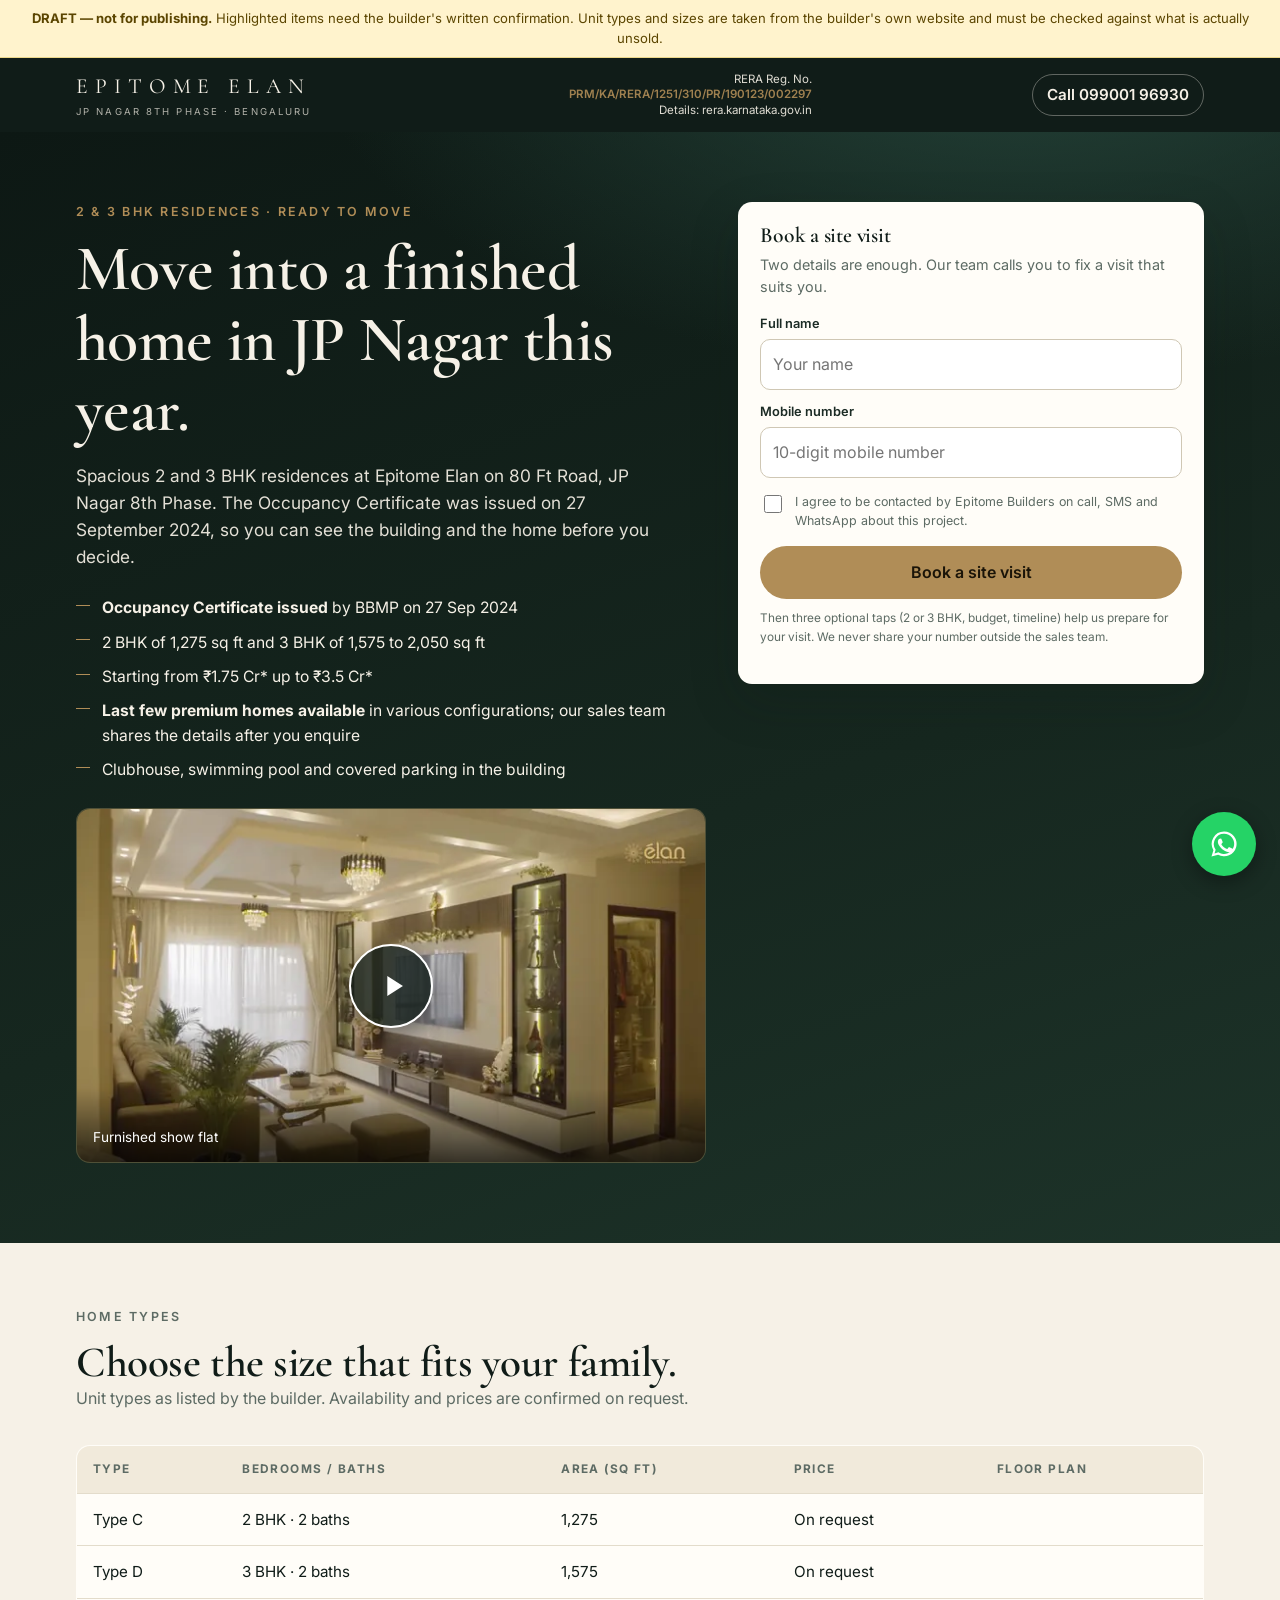
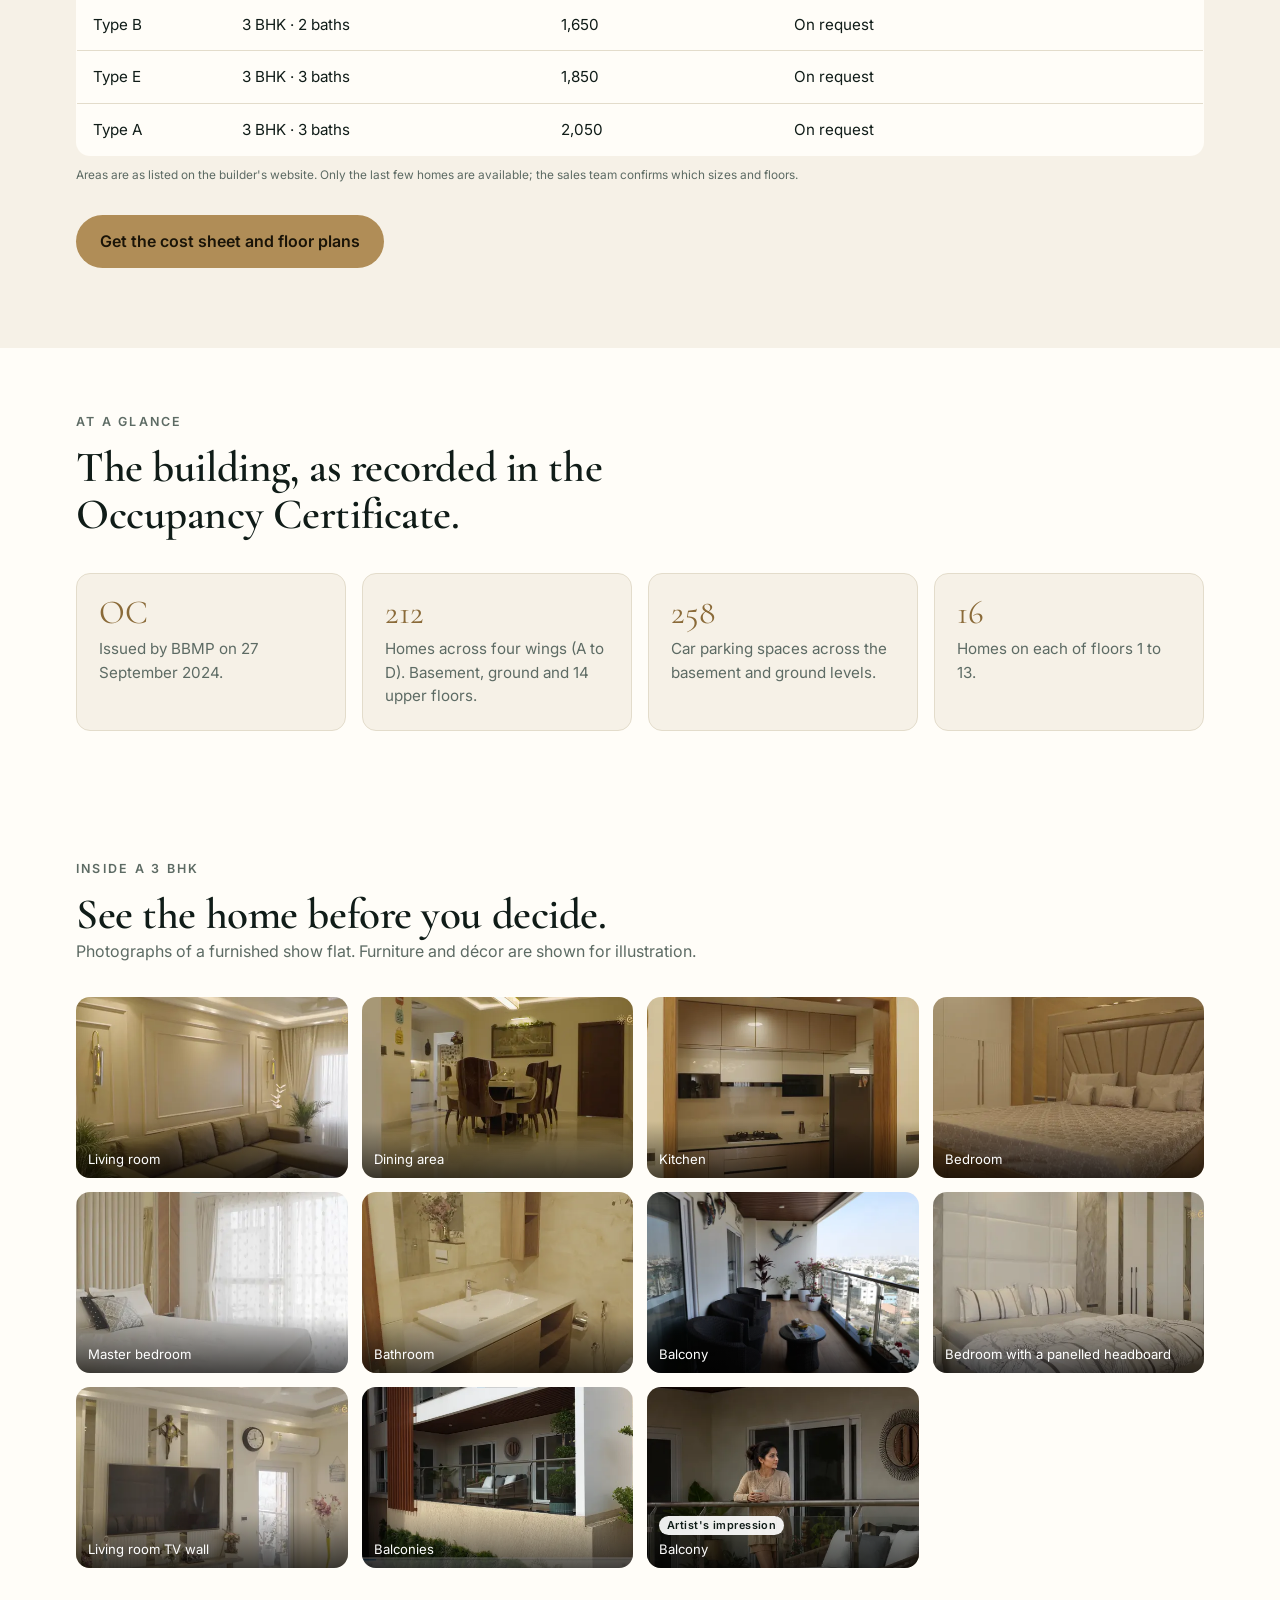
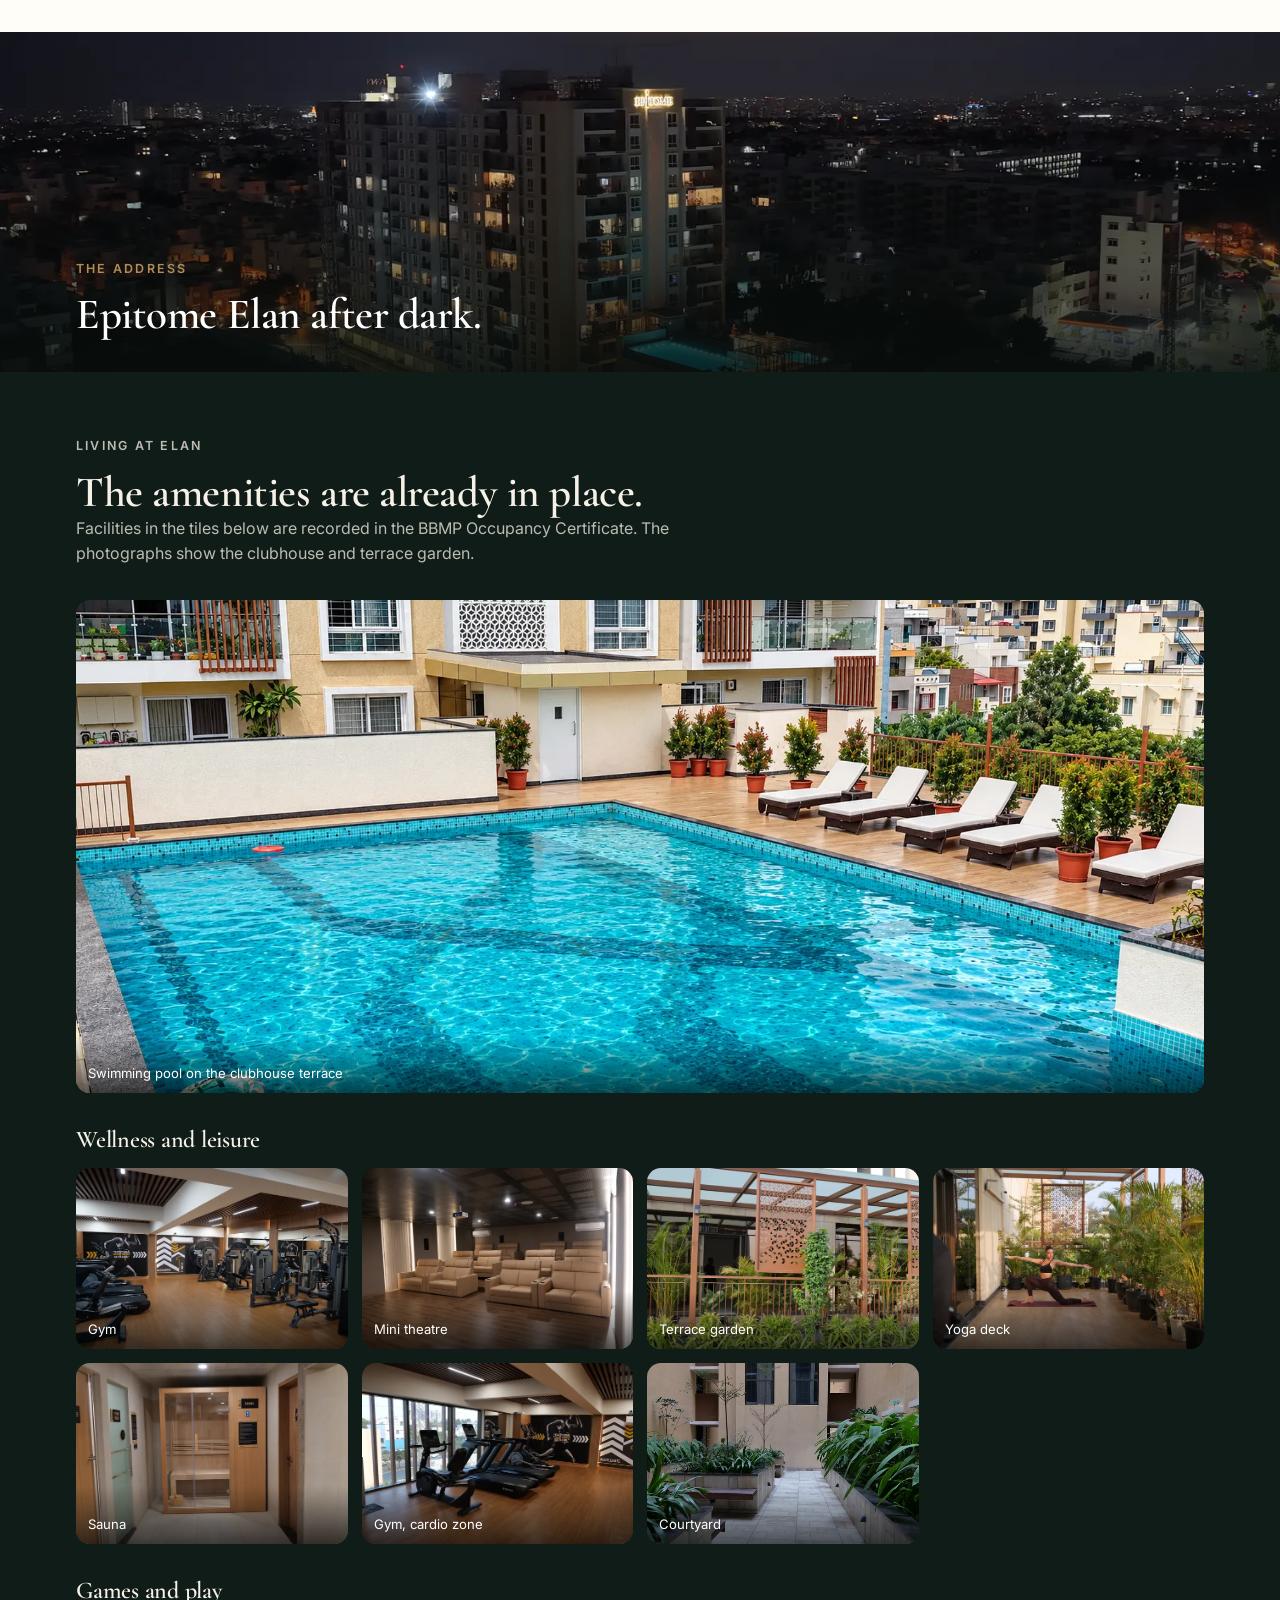
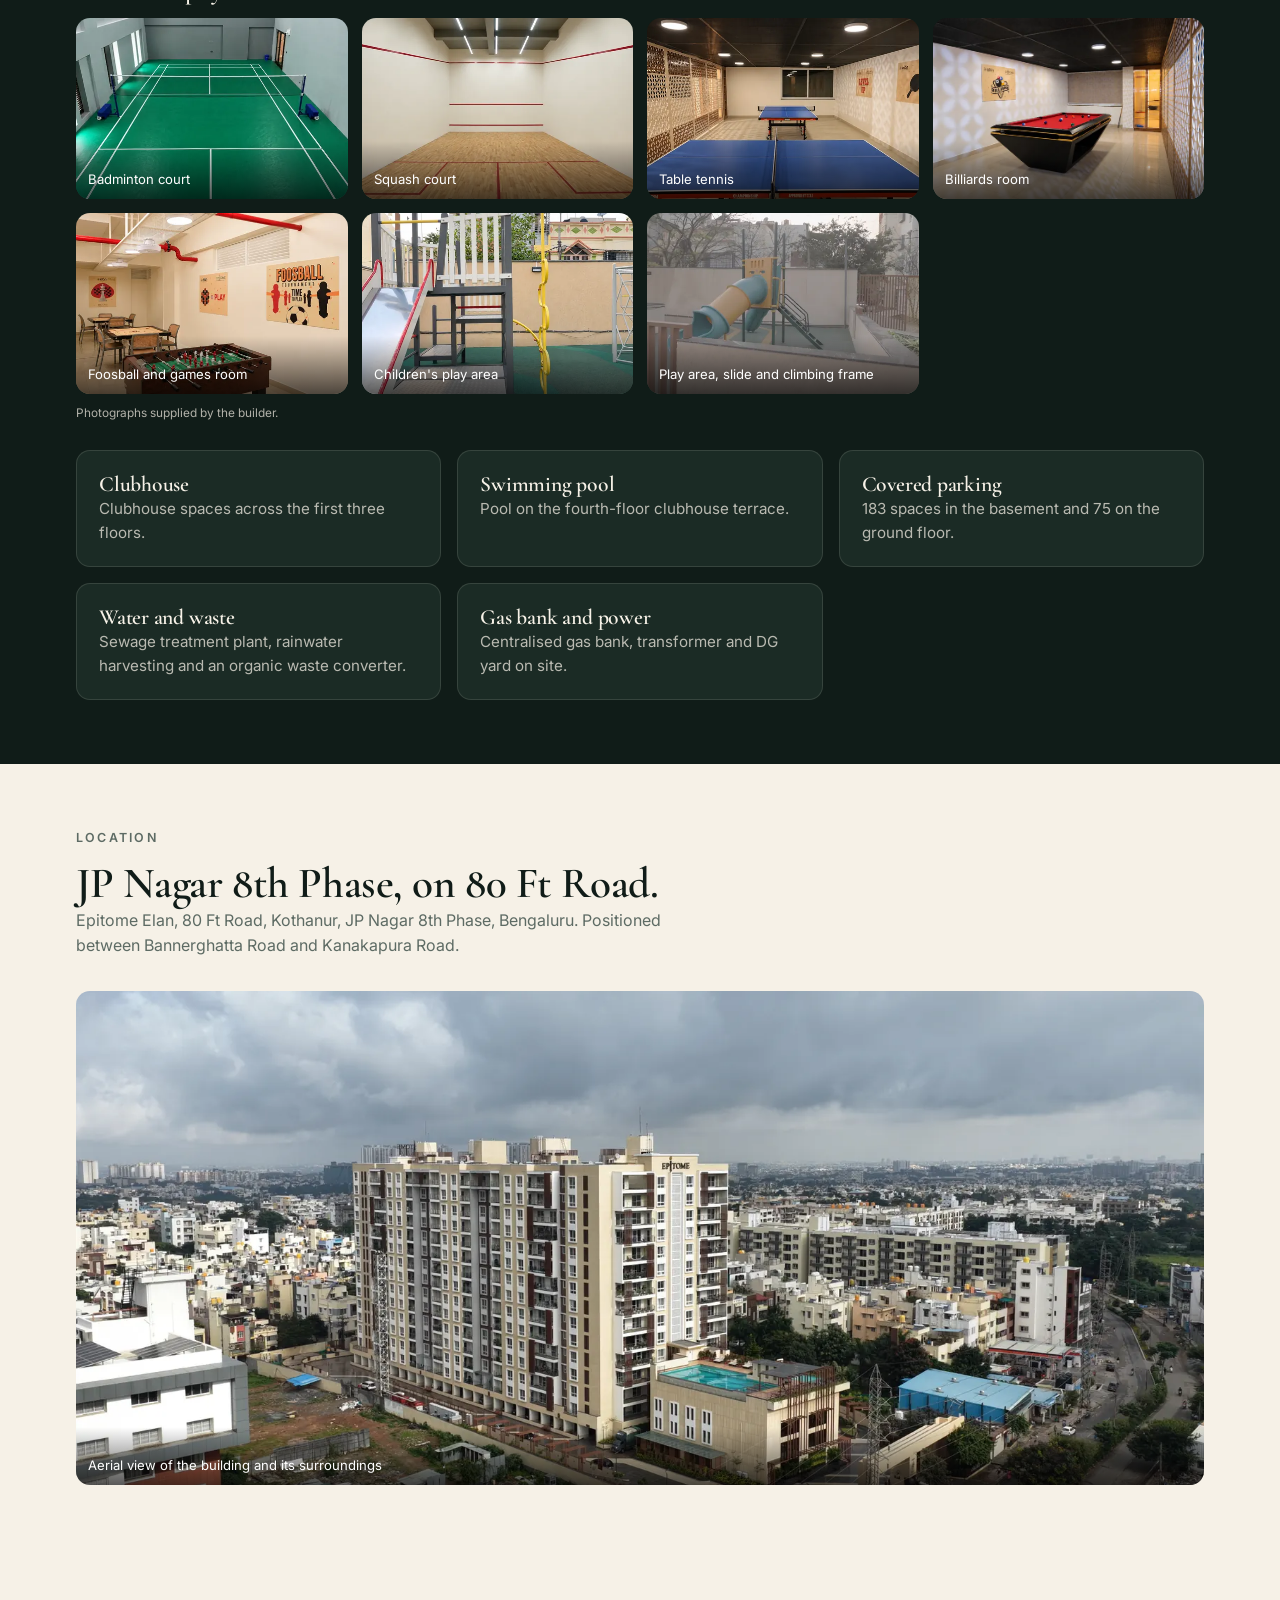
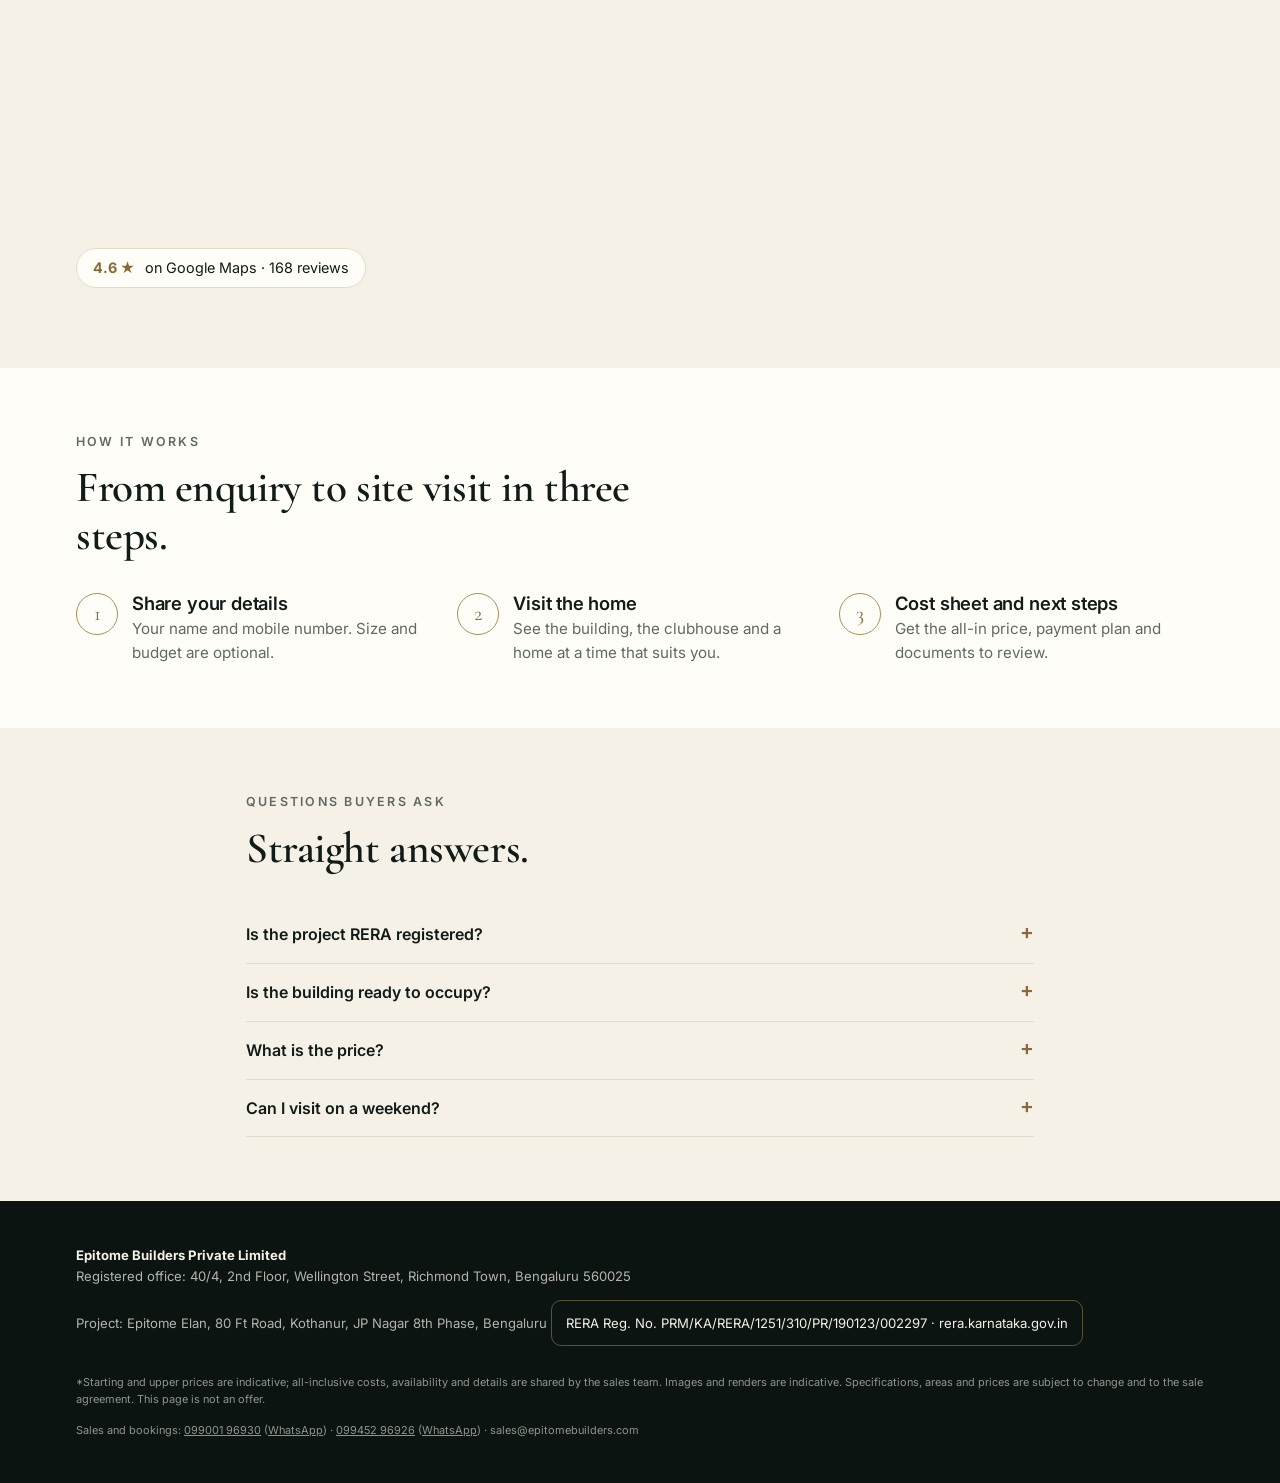
==== commit 580804a6: "Separate price and availability wording per page" ====
--- a/residences.html
+++ b/residences.html
@@ -35,8 +35,8 @@
       <ul class="facts">
         <li><b>Occupancy Certificate issued</b> by BBMP on 27 Sep 2024</li>
         <li>2 BHK of 1,275 sq ft and 3 BHK of 1,575 to 2,050 sq ft</li>
-        <li>Homes from &#8377;1.75 Cr* up to &#8377;6.5 Cr*</li>
-        <li><b>20 homes available</b> in various configurations; our sales team shares the details after you enquire</li>
+        <li>Starting from &#8377;1.75 Cr* up to &#8377;3.5 Cr*</li>
+        <li><b>Last few premium homes available</b> in various configurations; our sales team shares the details after you enquire</li>
         <li>Clubhouse, swimming pool and covered parking in the building</li>
       </ul>
       <div class="poster" data-video="assets/film/showflat.mp4">
@@ -88,7 +88,7 @@
         </tbody>
       </table>
     </div>
-    <p class="micro">Areas are as listed on the builder's website. 20 homes are available in total across all configurations; the sales team confirms which sizes and floors.</p>
+    <p class="micro">Areas are as listed on the builder's website. Only the last few homes are available; the sales team confirms which sizes and floors.</p>
     <p style="margin-top:18px"><a class="btn btn-brass" style="width:auto" href="#enquire">Get the cost sheet and floor plans</a></p>
   </div>
 </section>
@@ -189,7 +189,7 @@
     <div class="head"><p class="eyebrow">Questions buyers ask</p><h2>Straight answers.</h2></div>
     <details><summary>Is the project RERA registered?</summary><p>Yes. Epitome Elan is registered with K-RERA under number PRM/KA/RERA/1251/310/PR/190123/002297. You can check the registration at rera.karnataka.gov.in.</p></details>
     <details><summary>Is the building ready to occupy?</summary><p>Yes. BBMP issued the Occupancy Certificate on 27 September 2024.</p></details>
-    <details><summary>What is the price?</summary><p>Homes at Epitome Elan start from &#8377;1.75 Cr* and go up to &#8377;6.5 Cr*, depending on the size and floor. Our sales team will send you the full price details for the home you choose.</p></details>
+    <details><summary>What is the price?</summary><p>2 and 3 BHK homes start from &#8377;1.75 Cr* and go up to &#8377;3.5 Cr*, depending on the size and floor. Our sales team will send you the full price details for the home you choose.</p></details>
     <details><summary>Can I visit on a weekend?</summary><p>Yes. Choose a weekday evening or weekend slot in the form and the sales team will confirm.</p></details>
   </div>
 </section>
